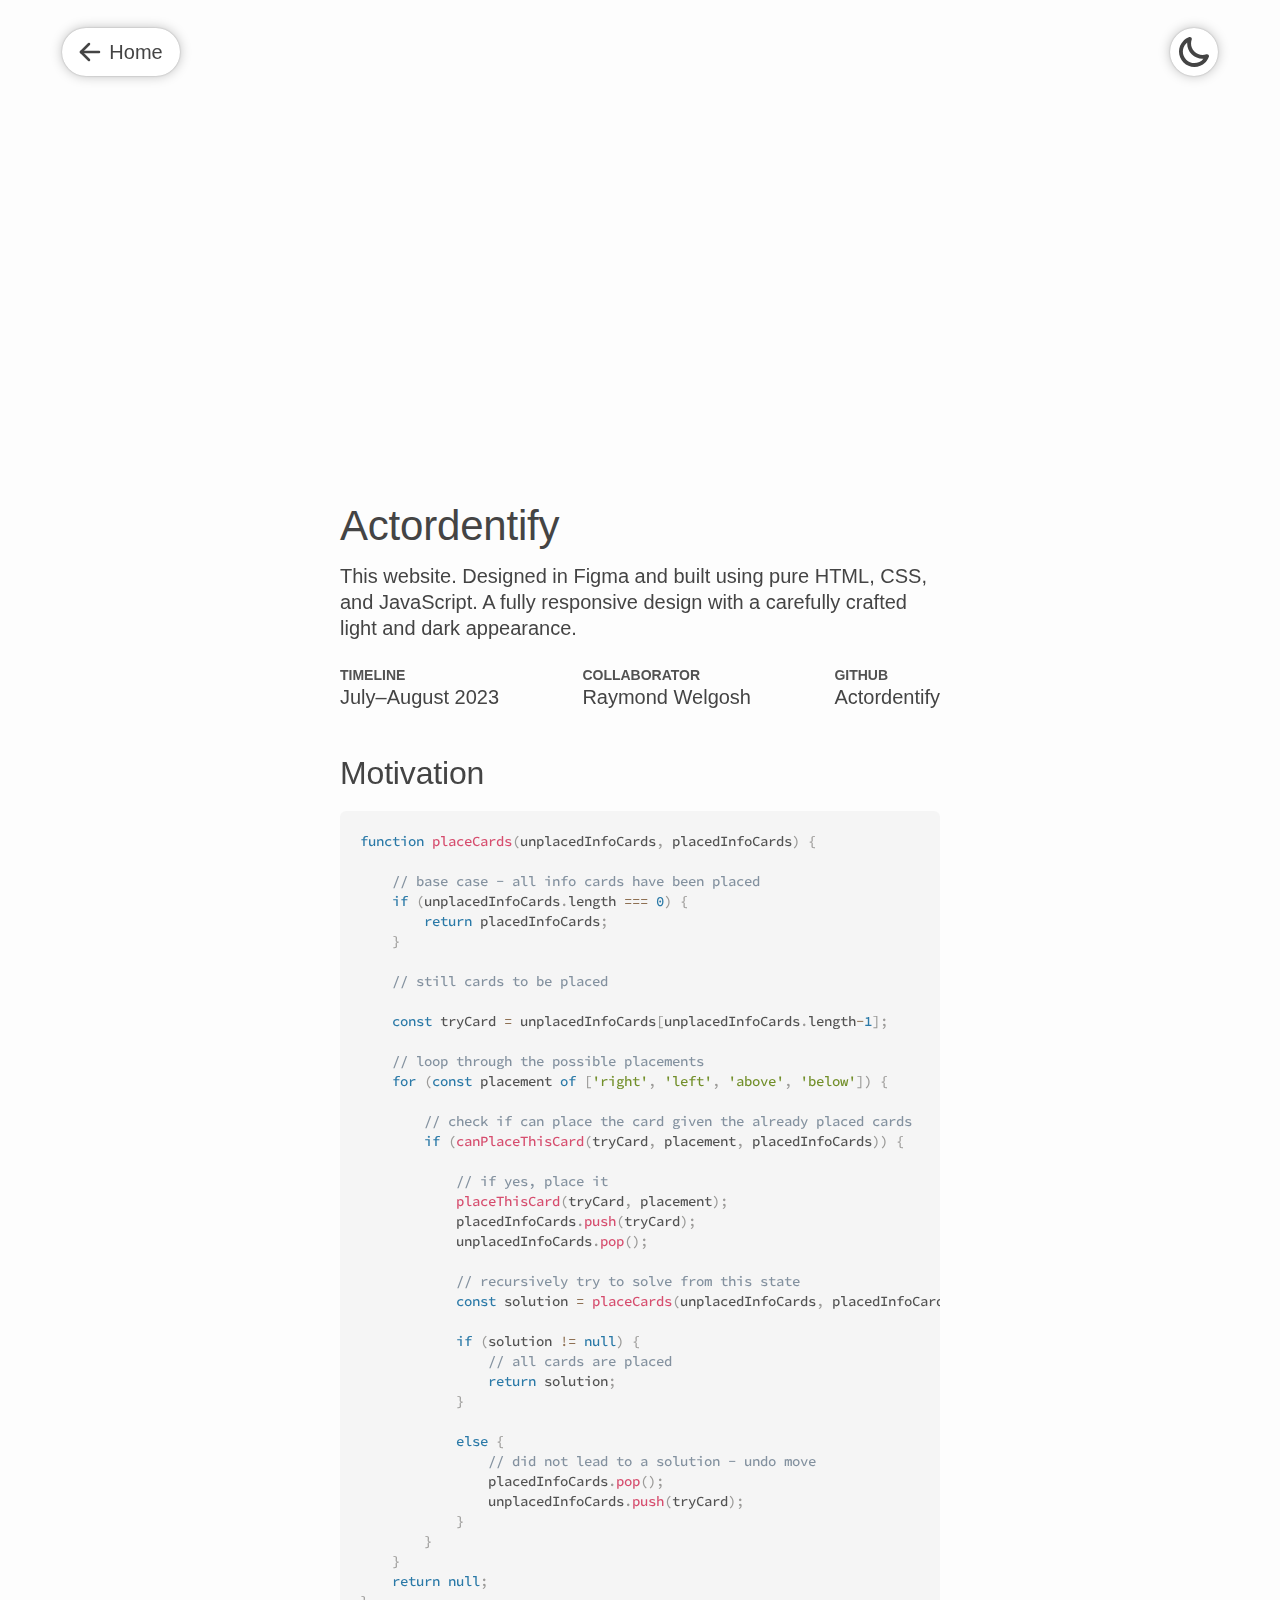
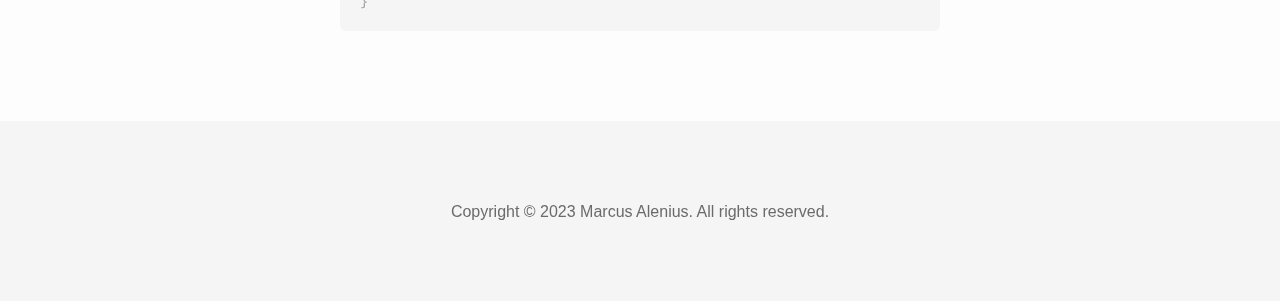
==== actordentify.html @ b033a70a "added actordentify page" ====
<!DOCTYPE html>
<html lang="en">
  <head>
    <meta charset="UTF-8">
    <meta http-equiv="X-UA-Compatible" content="IE=edge">
    <meta name="viewport" content="width=device-width, initial-scale=1.0">
    <title>Marcus Alenius — Personal Website</title>
    <meta name="description" content="This website. Designed in Figma and built using pure HTML, CSS, and JavaScript. A fully responsive design with a carefully crafted light and dark appearance.">
    <meta name="author" content="Marcus Alenius">
    <!-- Favicon -->
    <link rel="icon" type="image/png" sizes="16x16" href="/favicon-16x16.png">
    <link rel="icon" type="image/png" sizes="32x32" href="/favicon-32x32.png">
    <link rel="icon" type="image/png" sizes="48x48" href="/favicon-48x48.png">
    <link rel="icon" type="image/png" sizes="96x96" href="/favicon-96x96.png">
    <link rel="apple-touch-icon" sizes="180x180" href="/favicon-180x180.png">
    <!-- Open Graph meta data -->
    <meta property="og:url" content="https://alenius.io/personal-website">
    <meta property="og:type" content="website">
    <meta property="og:site_name" content="Marcus Alenius — Personal Website">
    <meta property="og:title" content="Marcus Alenius — Personal Website">
    <meta property="og:description" content="This website. Designed in Figma and built using pure HTML, CSS, and JavaScript. A fully responsive design with a carefully crafted light and dark appearance.">
    <meta property="og:image" content="https://alenius.io/url-thumbnails/personal-website-thumbnail.png">
    <!-- Twitter meta data -->
    <meta name="twitter:card" content="summary_large_image">
    <meta property="twitter:domain" content="alenius.io">
    <meta property="twitter:url" content="https://alenius.io/personal-website">
    <meta name="twitter:title" content="Marcus Alenius — Personal Website">
    <meta name="twitter:description" content="This website. Designed in Figma and built using pure HTML, CSS, and JavaScript. A fully responsive design with a carefully crafted light and dark appearance.">
    <meta name="twitter:image" content="https://alenius.io/url-thumbnails/personal-website-thumbnail.png">
    <!-- Font imports -->
    <link rel="preconnect" href="https://fonts.googleapis.com">
    <link rel="preconnect" href="https://fonts.gstatic.com" crossorigin>
    <link href="https://fonts.googleapis.com/css2?family=Inter:wght@400;500&display=swap" rel="stylesheet">
    <link rel="preconnect" href="https://fonts.gstatic.com" crossorigin> 
    <link href="https://fonts.googleapis.com/css2?family=Source+Code+Pro:wght@400;500&display=swap" rel="stylesheet">
    <!-- Style sheets -->
    <link rel="stylesheet" href="css/styles.css">
    <link rel="stylesheet" href="css/typography.css">
    <link rel="stylesheet" href="css/navbar.css">
    <link rel="stylesheet" href="css/post.css">
    <link rel="stylesheet" href="css/code-snippets.css">
    <link rel="stylesheet" href="css/post-actordentify.css">
    <link rel="stylesheet" href="css/footer.css">
  </head>
  <body class="light-mode post-page">
    <nav>
      <div class="navbutton" id="navbutton-back" tabindex="0" onclick="window.location.href='https://alenius.io'">
        <div class="card-border"></div>
        <img src="icons/back-icon-light-mode.svg" alt="left-arrow" draggable="false" id="back-icon-light-mode">
        <img src="icons/back-icon-dark-mode.svg" alt="left-arrow" draggable="false" id="back-icon-dark-mode">
        <div class="button-text">Home</div>
      </div>
      <div class="navbutton drop-down-hidden" id="navbutton-appearance" tabindex="0" onclick="toggleAppearanceDropdown()">
        <div class="card-border"></div>
        <img src="icons/appearance-icon-light-mode.svg" alt="moon icon to change appearance" draggable="false" class="appearance-icon" id="appearance-icon-light-mode">
        <img src="icons/appearance-icon-dark-mode.svg" alt="moon icon to change appearance" draggable="false" class="appearance-icon" id="appearance-icon-dark-mode">
        <img src="icons/appearance-cross-icon-light-mode.svg" alt="cross icon" draggable="false" class="appearance-cross-icon" id="appearance-cross-icon-light-mode">
        <img src="icons/appearance-cross-icon-dark-mode.svg" alt="cross icon" draggable="false" class="appearance-cross-icon" id="appearance-cross-icon-dark-mode">
      </div>
      <div class="hidden" id="appearance-drop-down">
        <div class="card-border"></div>
        <div class="appearance-drop-down-item selected" id="appearance-drop-down-item-system" tabindex="0" onclick="buttonClickToSetSystemAppearance()">
          <img src="icons/appearance-drop-down-icon-system-light-mode.svg" alt="gear icon" draggable="false" class="appearance-drop-down-icon appearance-drop-down-icon-light-mode">
          <img src="icons/appearance-drop-down-icon-system-dark-mode.png" alt="gear icon" draggable="false" class="appearance-drop-down-icon appearance-drop-down-icon-dark-mode">
          <div class="button-text">System</div>
        </div>
        <div class="appearance-drop-down-item" id="appearance-drop-down-item-light" tabindex="0" onclick="buttonClickToSetLightMode()">
          <img src="icons/appearance-drop-down-icon-light-light-mode.svg" alt="sun icon" draggable="false" class="appearance-drop-down-icon appearance-drop-down-icon-light-mode">
          <img src="icons/appearance-drop-down-icon-light-dark-mode.svg" alt="sun icon" draggable="false" class="appearance-drop-down-icon appearance-drop-down-icon-dark-mode">
          <div class="button-text">Light</div>
        </div>
        <div class="appearance-drop-down-item" id="appearance-drop-down-item-dark" tabindex="0" onclick="buttonClickToSetDarkMode()">
          <img src="icons/appearance-drop-down-icon-dark-light-mode.svg" alt="moon icon" draggable="false" class="appearance-drop-down-icon appearance-drop-down-icon-light-mode">
          <img src="icons/appearance-drop-down-icon-dark-dark-mode.svg" alt="moon icon" draggable="false" class="appearance-drop-down-icon appearance-drop-down-icon-dark-mode">
          <div class="button-text">Dark</div>
        </div>
      </div>
    </nav>
    <div id="container">
      <div class="post" id="personal-website-post">
        <div class="post-image">
        </div>
        <h2>Actordentify</h2>
        <div class="post-intro">
          <p class="paragraph-small">
            This website. Designed in Figma and built using pure HTML, CSS, and JavaScript. A fully responsive design with a carefully crafted light and dark appearance.
          </p>
          <div class="info-items">
            <div>
              <p class="info-item-header">TIMELINE</p>
              <p class="paragraph-small info-item-desktop">July–August 2023</p>
              <p class="paragraph-small info-item-mobile">7–8/2023</p>
            </div>
            <a href="https://www.linkedin.com/in/raymond-welgosh-47b44117b/" target="_blank">
              <p class="info-item-header">COLLABORATOR</p>
              <p class="paragraph-small info-item-desktop">Raymond Welgosh</p>
              <p class="paragraph-small info-item-mobile">R. Welgosh</p>
            </a>
            <a href="https://www.linkedin.com/in/raymond-welgosh-47b44117b/" target="_blank">
              <p class="info-item-header">GITHUB</p>
              <p class="paragraph-small info-item-desktop">Actordentify</p>
              <p class="paragraph-small info-item-mobile">Actordentify</p>
            </a>
          </div>
          <div class="post-body">
            <h3>Motivation</h3>
            <pre><p class="code code-block"><span class="keyword">function</span> <span class="func">placeCards</span><span class="paren">(</span>unplacedInfoCards<span class="paren">,</span> placedInfoCards<span class="paren">) {</span>

    <span class="comment">// base case - all info cards have been placed</span>
    <span class="keyword">if</span> <span class="paren">(</span>unplacedInfoCards<span class="paren">.</span>length <span class="operator">===</span> <span class="keyword">0</span><span class="paren">) {</span>
        <span class="keyword">return</span> placedInfoCards<span class="paren">;</span>
    <span class="paren">}</span>

    <span class="comment">// still cards to be placed</span>

    <span class="keyword">const</span> tryCard <span class="operator">=</span> unplacedInfoCards<span class="paren">[</span>unplacedInfoCards<span class="paren">.</span>length<span class="operator">-</span><span class="keyword">1</span><span class="paren">];</span>

    <span class="comment">// loop through the possible placements</span>
    <span class="keyword">for</span> <span class="paren">(</span><span class="keyword">const</span> placement <span class="keyword">of</span> <span class="paren">[</span><span class="string">'right'</span><span class="paren">,</span> <span class="string">'left'</span><span class="paren">,</span> <span class="string">'above'</span><span class="paren">,</span> <span class="string">'below'</span><span class="paren">]) {</span>

        <span class="comment">// check if can place the card given the already placed cards</span>
        <span class="keyword">if</span> <span class="paren">(</span><span class="func">canPlaceThisCard</span><span class="paren">(</span>tryCard<span class="paren">,</span> placement<span class="paren">,</span> placedInfoCards<span class="paren">)) {</span>
            
            <span class="comment">// if yes, place it</span>
            <span class="func">placeThisCard</span><span class="paren">(</span>tryCard<span class="paren">,</span> placement<span class="paren">);</span>
            placedInfoCards<span class="paren">.</span><span class="func">push</span><span class="paren">(</span>tryCard<span class="paren">);</span>
            unplacedInfoCards<span class="paren">.</span><span class="func">pop</span><span class="paren">();</span>
        
            <span class="comment">// recursively try to solve from this state</span>
            <span class="keyword">const</span> solution <span class="operator">=</span> <span class="func">placeCards</span><span class="paren">(</span>unplacedInfoCards<span class="paren">,</span> placedInfoCards<span class="paren">);</span>

            <span class="keyword">if</span> <span class="paren">(</span>solution <span class="operator">!=</span> <span class="keyword">null</span><span class="paren">) {</span>
                <span class="comment">// all cards are placed</span>
                <span class="keyword">return</span> solution<span class="paren">;</span>
            <span class="paren">}</span> 
            
            <span class="keyword">else</span> <span class="paren">{</span>
                <span class="comment">// did not lead to a solution - undo move</span>
                placedInfoCards<span class="paren">.</span><span class="func">pop</span><span class="paren">();</span>
                unplacedInfoCards<span class="paren">.</span><span class="func">push</span><span class="paren">(</span>tryCard<span class="paren">);</span>
            <span class="paren">}</span>
        <span class="paren">}</span>
    <span class="paren">}</span>
    <span class="keyword">return null</span><span class="paren">;</span>
<span class="paren">}</span></p></pre>
          </div>
        </div>
      </div>
    </div>  
    <footer>
      <div class="footer-text">Copyright &copy; 2023 Marcus Alenius. All rights reserved.</div>
    </footer>
    <script src="js/navbar-and-appearance.js"></script>
    <script src="js/card-hover-effect.js"></script>
    <script src="js/accessibility.js"></script>
    <script src="js/video-playback.js"></script>
  </body>
</html>
---- css/styles.css ----
:root {

    /* light mode colors */
    --lightBackground: #FDFDFD;
    --lightCard: #FFFFFF;
    --lightText: #444444;
    --lightBodyText: #525252;
    --lightFooterText: #6B6B6B;
    --lightFooter: #F5F5F5;
    --lightHover: #F5F5F5;
    --lightSelected: #ECECEC;

    /* dark mode colors */
    --darkBackground: #262626;
    --darkCard: #323232;
    --darkCardRim: #555555;
    --darkText: #FAFAFA;
    --darkBodyText: #E6E6E6;
    --darkFooterText: #B3B3B3;
    --darkFooter: #2E2E2E;
    --darkHover: #414141;
    --darkSelected: #4D4D4D;

}

* {
    box-sizing: border-box;
    margin: 0;
    padding: 0;
}

body {
    /* font-family: 'Inter', sans-serif; */
    font-family: 'Nunito Sans', sans-serif;
    -webkit-font-smoothing: subpixel-antialiased;
}

body.light-mode {
    background-color: var(--lightBackground);
    transition: background-color 400ms;
}

body.dark-mode {
    background-color: var(--darkBackground);
    transition: background-color 400ms;
}

#container {
    width: 1040px;
    margin: 0 auto;
}

a { text-decoration: none; }

/* iPad Pro 11" Landscape */
@media (max-width: 1200px) {

    #container { width: 989px; }

}

/* iPad Pro 12.9" Portrait */
@media (max-width: 1120px) {

    #container { width: 862px; }

}

/* iPad Pro 11" Portrait */
@media (max-width: 970px) {

    #container { width: 754px; }

}

/* iPad Mini Portrait */
@media (max-width: 830px) {

    #container { width: 700px; }

}

/* iPhone 14 Plus */
@media (max-width: 740px) {

    #container { width: 394px; }

}

/* iPhone 14 */
@media (max-width: 424px) {

    #container { width: 353px; }

}
---- css/typography.css ----
h1 {
    font-style: normal;
    font-weight: 500;
    font-size: 64px;
    line-height: 76px;
    letter-spacing: -0.005em;
}

.light-mode h1 { color: var(--lightText); }

.dark-mode h1 { color: var(--darkText); }

h2 {
    font-style: normal;
    font-weight: 500;
    font-size: 42px;
    line-height: 51px;
    letter-spacing: -0.005em;
}

.light-mode h2 { color: var(--lightText); }

.dark-mode h2 { color: var(--darkText); }

h3 {
    font-style: normal;
    font-weight: 500;
    font-size: 32px;
    line-height: 39px;
    letter-spacing: -0.005em;
    z-index: 15;
}

.light-mode h3 { color: var(--lightText); }

.dark-mode h3 { color: var(--darkText); }

p.paragraph-large {
    font-style: normal;
    font-weight: 400;
    font-size: 24px;
    line-height: 32px;
}

.light-mode p.paragraph-large { color: var(--lightText); }

.dark-mode p.paragraph-large { color: var(--darkText); }

p.paragraph-small {
    font-style: normal;
    font-weight: 400;
    font-size: 20px;
    line-height: 24px;
    z-index: 15;
}

.light-mode p.paragraph-small { color: var(--lightBodyText); }

.dark-mode p.paragraph-small { color: var(--darkBodyText); }

.location-text {
    font-style: normal;
    font-weight: 400;
    font-size: 22px;
    white-space: nowrap;
}

.light-mode .location-text { color: var(--lightText); }

.dark-mode .location-text { color: var(--darkText); }

.button-text {
    font-style: normal;
    font-weight: 500;
    font-size: 20px;
    line-height: 24px;
}

.light-mode .button-text { color: var(--lightText); }

.dark-mode .button-text { color: var(--darkText); }

.footer-text {
    font-style: normal;
    font-weight: 400;
    font-size: 16px;
    line-height: 19px;
}

.light-mode .footer-text { color: var(--lightFooterText); }

.dark-mode .footer-text { color: var(--darkFooterText); }

.image-text {
    font-style: normal;
    font-weight: 400;
    font-size: 16px;
    line-height: 19px;
}

.light-mode .image-text { color: var(--lightBodyText); }

.dark-mode .image-text { color: var(--darkBodyText); }


.light-mode a { color: var(--lightFooterText); }

.dark-mode a { color: var(--darkFooterText); }

.post-body p {
    font-style: normal;
    font-weight: 400;
    font-size: 18px;
    line-height: 26px;
    z-index: 15;
}

.light-mode .post-body p { color: var(--lightBodyText); }

.dark-mode .post-body p { color: var(--darkBodyText); }

.post-body ol {
    font-style: normal;
    font-weight: 400;
    font-size: 18px;
    line-height: 24px;
    z-index: 15;
}

.light-mode .post-body ol { color: var(--lightBodyText); }

.dark-mode .post-body ol { color: var(--darkBodyText); }


/* tablet */
@media (max-width: 1200px) {
    
    h1 {
        font-size: 58px;
        line-height: 68px;
    }

    h2 {
        font-size: 38px;
        line-height: 46px;
    }

    p.paragraph-large {
        font-size: 22px;
        line-height: 30px;
    }

    .location-text { font-size: 20px; }
        
}

/* phone */
@media (max-width: 740px) {
    
    h1 {
        font-size: 54px;
        line-height: 63px;
    }

    h2 {
        font-size: 32px;
        line-height: 39px;
    }

    h3 {
        font-size: 26px;
        line-height: 32px;
    }

    p.paragraph-large {
        font-size: 20px;
        line-height: 26px;
    }

    p.paragraph-small {
        font-size: 18px;
        line-height: 21px;
    }

    .location-text { font-size: 18px; }
    
    .button-text {
        font-size: 18px;
        line-height: 22px;
    }
    
    .footer-text {
        font-size: 14px;
        line-height: 17px;
        text-align: center;
    }

}
---- css/navbar.css ----
nav {
    position: sticky;
    z-index: 100;
    top: 20px;
    width: 1156px;
    margin: 0 auto;
    display: flex;
    justify-content: space-between;
    align-items: center;
}

.post-page nav {
    top: 28px;
}

#nav-right {
    display: flex;
    gap: 35px;
}

/* Navbuttons */

.navbutton {
    border-radius: 45px;
    height: 48px;
    display: flex;
    align-items: center;
    justify-content: center;
    cursor: pointer;
    position: relative;
}

.light-mode .navbutton {
    background-color: var(--lightCard);
    box-shadow: 0px 0px 2px rgba(0, 0, 0, 0.25), 0px 0px 12px rgba(0, 0, 0, 0.25);
    transition: scale 200ms ease, box-shadow 200ms ease; /* transition for hover */
}

@media (hover: hover) {
    .light-mode .navbutton:hover {
        box-shadow: 0px 0px 8px rgba(0, 0, 0, 0.25), 0px 0px 26px rgba(0, 0, 0, 0.25);
        scale: 1.00005;
        transition: scale 200ms ease, box-shadow 200ms ease;
    }    
}

/* background card */
.dark-mode .navbutton {
    background-color: var(--darkCardRim);
    box-shadow: 0px 0px 8px #000000;
    position: relative;
    transition: scale 200ms ease, box-shadow 200ms ease; /* transition for hover */

}

@media (hover: hover) {
    .dark-mode .navbutton:hover {
        box-shadow: 0px 0px 13px #000000;
        scale: 1.0001;
        transition: scale 200ms ease, box-shadow 200ms ease;
    }    
}

/* foreground card */
.dark-mode .navbutton::before {
    background-color: var(--darkCard);
    content: '';
    position: absolute;
    margin: 1px;
    width: calc(100% - 2px);
    height: calc(100% - 2px);
    border-radius: 44px;
    z-index: 101;
}

/* foreground hover element and background hover element */
.navbutton::after,
.navbutton .card-border,
#appearance-drop-down::after,
#appearance-drop-down .card-border,
#navbutton-home::after,
#navbutton-home .card-border,
#navmenu-mobile::after,
#navmenu-mobile .card-border {
    opacity: 0;
    transition: opacity 500ms;
    content: '';
    position: absolute;
    left: 0;
    top: 0;
    width: 100%;
    height: 100%;
    border-radius: inherit;
}

/* foreground hover element, dark mode */
.dark-mode .navbutton::after {
    background: radial-gradient(
        circle 200px at var(--mouseX) var(--mouseY), rgba(255, 255, 255, 0.04), 
        transparent 40%
    );
    z-index: 120;
}

/* foreground hover element, light mode */
.light-mode .navbutton::after {
    background: radial-gradient(
        circle 200px at var(--mouseX) var(--mouseY), rgba(255, 255, 255, 0.2), 
        transparent 40%
    );
    z-index: 120;
}

/* background hover element, only in dark mode */
.dark-mode .navbutton .card-border,
.dark-mode #navbutton-home .card-border {
    background: radial-gradient(
        circle 100px at var(--mouseX) var(--mouseY), rgba(255, 255, 255, 0.7), 
        transparent 40%
    );
    z-index: 100;
}

/* background hover element, hide in light mode */
.light-mode .navbutton .card-border,
.light-mode #appearance-drop-down .card-border,
.light-mode #navbutton-home .card-border,
.light-mode #navmenu-mobile .card-border {
    display: none;
}

/* when card hovered, show foreground hover element */
@media (hover: hover) {
    .navbutton:hover::after,
    #appearance-drop-down:hover::after,
    #navbutton-home:hover::after,
    #navmenu-mobile:hover::after {
        opacity: 1;
    }
}

/* when parent container hovered, show background hover element */
@media (hover: hover) {
    #nav-right:hover .navbutton .card-border,
    #appearance-drop-down:hover .card-border,
    #navbutton-home:hover .card-border,
    #navbutton-appearance:hover .card-border,
    #navbutton-back:hover .card-border,
    #navmenu-mobile:hover .card-border {
        opacity: 1;
    }
}

.navbutton .button-text { z-index: 102; }

#navbutton-projects { width: 139px; }

#navbutton-work { width: 113px; }

#navbutton-contact { width: 135px; }

#navbutton-back {
    width: 118px;
    display: flex;
    gap: 8px;
}

/* Home button */

#navbutton-home {
    position: relative;
    width: 64px;
    height: 64px;
    border-radius: 45px;
    cursor: pointer;
}

.light-mode #navbutton-home {
    background: var(--lightCard);
    box-shadow: 0px 0px 2px rgba(0, 0, 0, 0.25), 0px 0px 12px rgba(0, 0, 0, 0.25);
    transition: scale 200ms ease, box-shadow 200ms ease; /* transition for hover */
}

@media (hover: hover) {
    .light-mode #navbutton-home:hover {
        box-shadow: 0px 0px 8px rgba(0, 0, 0, 0.25), 0px 0px 26px rgba(0, 0, 0, 0.25);
        scale: 1.0005;
        transition: scale 200ms ease, box-shadow 200ms ease;
    }    
}

/* background card */
.dark-mode #navbutton-home {
    background: var(--darkCardRim);
    box-shadow: 0px 0px 8px #000000;
    transition: scale 200ms ease, box-shadow 200ms ease; /* transition for hover */
}

@media (hover: hover) {
    .dark-mode #navbutton-home:hover {
        box-shadow: 0px 0px 13px #000000;
        scale: 1.0005;
        transition: scale 200ms ease, box-shadow 200ms ease;
    
    }    
}

/* foreground card */
.dark-mode #navbutton-home::before {
    background: var(--darkCard);
    position: relative;
    content: '';
    display: inline-block;
    margin: 1px;
    width: calc(100% - 2px);
    height: calc(100% - 2px);
    border-radius: 45px;
    z-index: 101;
}

/* foreground hover element, dark mode */
.dark-mode #navbutton-home::after {
    background: radial-gradient(
        circle 200px at var(--mouseX) var(--mouseY), rgba(255, 255, 255, 0.1), 
        transparent 40%
    );
    z-index: 120;
}

/* foreground hover element, light mode */
.light-mode #navbutton-home::after {
    background: radial-gradient(
        circle 200px at var(--mouseX) var(--mouseY), rgba(255, 255, 255, 0.02), 
        transparent 40%
    );
    z-index: 120;
}

#navbar-headshot {
    position: absolute;
    width: 56px;
    height: 56px;
    left: 4px;
    top: 4px;
    z-index: 102;
}

/* Back button */

#back-icon-dark-mode,
#back-icon-light-mode { z-index: 102; }

.light-mode #back-icon-dark-mode,
.dark-mode #back-icon-light-mode { display: none; }

/* Appearance button */

#navbutton-appearance {
    position: relative;
    width: 48px;
    height: 48px;
    border-radius: 45px;
    cursor: pointer;
}

#appearance-icon-light-mode {
    position: absolute;
    left: 9px;
    top: 9px;
    z-index: 102;
}

#appearance-icon-dark-mode {
    position: absolute;
    left: 11px;
    top: 10px;
    z-index: 102;
}

.appearance-cross-icon {
    position: absolute;
    left: 14px;
    top: 14px;
    z-index: 102;
}

.drop-down-hidden .appearance-icon,
.drop-down-visible .appearance-cross-icon {
    display: inline;
    transform: scale(1);
    transform-origin: center center;
    transition: transform 150ms ease;
}

.drop-down-hidden .appearance-cross-icon, 
.drop-down-visible .appearance-icon { transform: scale(0); }


.light-mode #appearance-icon-dark-mode,
.light-mode #appearance-cross-icon-dark-mode,
.dark-mode #appearance-icon-light-mode,
.dark-mode #appearance-cross-icon-light-mode { transform: scale(0); }

/* Appearance dropdown */

#appearance-drop-down.hidden {
    transform: scale(0);
    opacity: 0;
    transition: 120ms ease-in;
}

#appearance-drop-down {
    top: 70px;
    right: 0;
    position: absolute;
    width: 188px;
    height: 160px;
    border-radius: 20px;
    transform: scale(1);
    transform-origin: top right;
    transition: transform 200ms ease-out;
}

.post-page #appearance-drop-down { top: 62px; }

.light-mode #appearance-drop-down {
    background-color: var(--lightCard);
    box-shadow: 0px 0px 4px rgba(0, 0, 0, 0.25), 0px 0px 16px rgba(0, 0, 0, 0.25);
    transition: 200ms ease-out;
}

@media (hover: hover) {
    .light-mode #appearance-drop-down:hover {
        box-shadow: 0px 0px 10px rgba(0, 0, 0, 0.25), 0px 0px 30px rgba(0, 0, 0, 0.25);
        scale: 1.0005;
        transition: 200ms ease-out;
    }    
}

/* background card */
.dark-mode #appearance-drop-down {
    background-color: var(--darkCardRim);
    box-shadow: 0px 0px 10px #000000;
    display: inline;
    transition: 200ms ease-out;
}

@media (hover: hover) {
    .dark-mode #appearance-drop-down:hover {
        box-shadow: 0px 0px 15px #000000;
        scale: 1.0005;
        transition: 200ms ease-out;
    
    }    
}

/* foreground card */
.dark-mode #appearance-drop-down::before {
    background: var(--darkCard);
    content: '';
    position: absolute;
    display: inline-block;
    margin: 1px;
    width: calc(100% - 2px);
    height: calc(100% - 2px);
    border-radius: 19px;
    z-index: 101;
}

/* allow click-through */
#appearance-drop-down::after,
#appearance-drop-down .card-border {
    pointer-events: none;
}

/* foreground hover element, dark mode */
.dark-mode #appearance-drop-down::after {
    background: radial-gradient(
        circle 400px at var(--mouseX) var(--mouseY), rgba(255, 255, 255, 0.04), 
        transparent 40%
    );
    z-index: 120;
}

/* foreground hover element, light mode */
.light-mode #appearance-drop-down::after {
    background: radial-gradient(
        circle 400px at var(--mouseX) var(--mouseY), rgba(255, 255, 255, 0.2), 
        transparent 40%
    );
    z-index: 120;
}

/* background hover element, only in dark mode */
.dark-mode #appearance-drop-down .card-border {
    background: radial-gradient(
        circle 150px at var(--mouseX) var(--mouseY), rgba(255, 255, 255, 0.7), 
        transparent 40%
    );
    z-index: 100;
}

.appearance-drop-down-item {
    display: flex;
    position: relative;
    align-items: center;
    margin: auto;
    gap: 8px;
    width: 172px;
    height: 48px;
    border-radius: 12px;
    z-index: 102;
    cursor: pointer;
}

.light-mode .appearance-drop-down-item.selected {
 background-color: var(--lightSelected);
}

.dark-mode .appearance-drop-down-item.selected {
    background-color: var(--darkSelected);
}

@media (hover: hover) {
    .light-mode .appearance-drop-down-item:hover:not(.selected) {
        background-color: var(--lightHover);
    }
    
    .dark-mode .appearance-drop-down-item:hover:not(.selected) {
        background-color: var(--darkHover);
    }    
}

.appearance-drop-down-icon { margin-left: 12px; }

#appearance-drop-down-item-system { margin-top: 8px; }

#appearance-drop-down-item-system .appearance-drop-down-icon-dark-mode {
    width: 24px;
    height: 24px;
}

#appearance-drop-down-item-dark .appearance-drop-down-icon-dark-mode {
    margin-left: 16px;
}

.light-mode .appearance-drop-down-icon-dark-mode, 
.dark-mode .appearance-drop-down-icon-light-mode { display: none; }

#navmenu-mobile { display: none; }


/* iPad Pro 11" Landscape */
@media (max-width: 1200px) {

    nav { width: 1105px; }
    
}

/* iPad Pro 12.9" Portrait */
@media (max-width: 1120px) {

    nav { width: 935px; }

    #nav-right { gap: 30px; }
    
}

/* iPad Pro 11" Portrait */
@media (max-width: 970px) {

    nav { width: 814px; }

    #nav-right { gap: 25px; }

}

/* iPad Mini Portrait */
@media (max-width: 830px) {

    nav { width: 724px; }

}

/* iPhone 14 Plus */
@media (max-width: 740px) {

    nav {
        width: 408px;
        top: 6px;
    }

    .post-page nav { top: 9px; }

    .navbutton { display: none; }

    #navbutton-back { height: 44px; }
        
    #navbutton-home {
        width: 50px;
        height: 50px;
    } 
    
    #navbar-headshot {
        width: 44px;
        height: 44px;
        left: 3px;
        top: 3px;
    
    }

    #navbutton-appearance {
        display: block;
        width: 44px;
        height: 44px;
    }

    #appearance-icon-light-mode {
        width: 27.5px;
        height: 27.5px;
        left: 8px;
        top: 8px;
    }
    
    #appearance-icon-dark-mode {
        width: 24px;
        height: 24px;
        left: 10px;
        top: 10px;
    }

    .appearance-cross-icon {
        width: 19px;
        height: 19px;
        left: 13px;
        top: 13px;
    }

    #appearance-drop-down { top: 60px; }

    .post-page #appearance-drop-down { top: 57px; }

    /* Navmenu mobile */

    #navmenu-mobile {
        display: inline;
        position: absolute;
        top: 6px;
        left: 50%;
        transform: translateX(-50%);
        width: 188px;
        height: 208px;
        border-radius: 20px;
        transition: 200ms ease;
    }

    .light-mode #navmenu-mobile {
        background-color: var(--lightCard);
        box-shadow: 0px 0px 4px rgba(0, 0, 0, 0.25), 0px 0px 16px rgba(0, 0, 0, 0.25);
        transition: 200ms ease;
    }

    @media (hover: hover) {
        .light-mode #navmenu-mobile:hover {
            box-shadow: 0px 0px 10px rgba(0, 0, 0, 0.25), 0px 0px 30px rgba(0, 0, 0, 0.25);
            scale: 1.0005;
            transition: 200ms ease;
        }    
    }

    /* background card */
    .dark-mode #navmenu-mobile {
        background-color: var(--darkCardRim);
        box-shadow: 0px 0px 10px #000000;
        transition: 200ms ease;
    }

    @media (hover: hover) {
        .dark-mode #navmenu-mobile:hover {
            box-shadow: 0px 0px 15px #000000;
            scale: 1.0005;
            transition: 200ms ease;
        }    
    }

    /* foreground card */
    .dark-mode #navmenu-mobile::before {
        background: var(--darkCard);
        content: '';
        position: absolute;
        display: inline-block;
        margin: 1px;
        width: calc(100% - 2px);
        height: calc(100% - 2px);
        border-radius: 19px;
        z-index: 101;
        transition: 200ms ease;
    }

    /* allow click-through */
    #navmenu-mobile::after,
    #navmenu-mobile .card-border {
        pointer-events: none;
    }

    /* foreground hover element, dark mode */
    .dark-mode #navmenu-mobile::after {
        background: radial-gradient(
            circle 400px at var(--mouseX) var(--mouseY), rgba(255, 255, 255, 0.04), 
            transparent 40%
        );
        z-index: 120;
    }

    /* foreground hover element, light mode */
    .light-mode #navmenu-mobile::after {
        background: radial-gradient(
            circle 400px at var(--mouseX) var(--mouseY), rgba(255, 255, 255, 0.2), 
            transparent 40%
        );
        z-index: 120;
    }

    /* background hover element, only in dark mode */
    .dark-mode #navmenu-mobile .card-border {
        background: radial-gradient(
            circle 150px at var(--mouseX) var(--mouseY), rgba(255, 255, 255, 0.7), 
            transparent 40%
        );
        z-index: 100;
    }

    #navmenu-mobile.hidden {
        top: 3px;
        display: inline;
        border-radius: 45px;
        width: 146px;
        height: 44px;
        align-items: center;
        justify-content: center;
        left: 50%;
        transform: translateX(-50%);
    }

    .dark-mode #navmenu-mobile.hidden::before { border-radius: 44px; }

    .navmenu-item {
        display: flex;
        position: relative;
        align-items: center;
        justify-content: center;
        margin: auto;
        gap: 8px;
        width: 172px;
        height: 48px;
        border-radius: 12px;
        z-index: 102;
        cursor: pointer;
    }

    .navmenu-item.selected { transition: 250ms ease; }

    .light-mode .navmenu-item.selected {
        background-color: var(--lightSelected);
    }

    .dark-mode .navmenu-item.selected {
        background-color: var(--darkSelected);
    }

    @media (hover: hover) {
        .light-mode .navmenu-item:hover:not(.selected) {
            background-color: var(--lightHover);
        }
        
        .dark-mode .navmenu-item:hover:not(.selected) {
            background-color: var(--darkHover);
        }    
    }
    
    .navmenu-item.hidden { display: none; }

    #navmenu-item-about-me { margin-top: 8px; }

    .hidden #navmenu-item-about-me { margin-top: 0px; }

    .hidden .navmenu-item {
        width: 100%;
        height: 100%;
    }

    .hidden .navmenu-item.selected {
        background-color: rgba(0, 0, 0, 0);
        border-radius: 45px;
        width: 146px;
        height: 44px;
    }
    
}

/* iPhone 14 */
@media (max-width: 424px) {

    nav { width: 366px; }

}
---- css/post.css ----
.post {
    width: 600px;
    margin: 0 auto;
    margin-top: 60px;
    margin-bottom: 90px;
}

.post-image {
    position: relative;
    height: 347px;
    margin-top: 20px;
    margin-bottom: 45px;
    z-index: 10;
    /* border: 2px solid red; */
}

.post-image .image-text {
    text-align: center;
    margin-top: 4px;
    width: 100%;
}

.post-image a { text-decoration: underline; }

.post h2 {
    position: relative;
    z-index: 11;
}

/* Post introduction */

.post-intro { margin-top: 12px; }

.post-intro p.paragraph-small {
    line-height: 26px;
}

.light-mode .post-intro p.paragraph-small {
    color: var(--lightText);
}

.dark-mode .post-intro p.paragraph-small {
    color: var(--darkText);
}

.info-items {
    margin-top: 26px;
    display: flex;
    justify-content: space-between;
}

.info-item-desktop { display: inline-flex; }

.info-item-mobile { display: none; }

p.info-item-header {
    font-style: normal;
    font-weight: 600;
    font-size: 14px;
    line-height: 17px;
}

.light-mode p.info-item-header {
    color: var(--lightBodyText);
}

.dark-mode p.info-item-header {
    color: var(--darkBodyText);
}

/* Post body */

.post-body h3 {
    margin-top: 44px;
    margin-bottom: 0;
}

.post-body p { margin-top: 18px; }

.post-body a {text-decoration: underline;}

blockquote {
    margin-left: 4px;
    padding-left: 14px;
}

.light-mode blockquote {
    border-left: 1px solid var(--lightBodyText);
}

.dark-mode blockquote {
    border-left: 1px solid var(--darkBodyText);
}

sup {  line-height: 0; }

.body-image {
    position: relative;
    width: fit-content;
    margin: 40px auto;
    /* border: 2px solid red; */
}

.body-image-side-by-side {
    display: flex;
    justify-content: space-between;
    gap: 20px;
}

.body-image img,
.body-image video {
    margin: 0 auto;
    display: block;
}

.body-image .image-text {
    display: block;
    margin: 0 auto;
    text-align: center;
    width: 440px;
    margin-top: 14px;
}

.colored-section {
    position: relative;
    margin-top: 30px;
}

.colored-section-background {
    position: absolute;
    width: 100vw;
    height: 100%;
    z-index: 1;
    left: 50%;
    margin-left: -50vw;
}

.light-mode .colored-section-background {
    background-color: var(--lightFooter);
}

.dark-mode .colored-section-background {
    background-color: var(--darkFooter);
}

.colored-section-content {
    z-index: 2;
    position: relative;
    padding-top: 20px;
    padding-bottom: 20px;
}

.colored-section h3 { margin-top: 0; }

.post ol, ul { margin-left: 28px; }

.post li { padding-left: 8px; }

.light-mode .post li::marker { color: var(--lightBodyText); }

.dark-mode .post li::marker { color: var(--darkBodyText); }

.post li p { margin-top: 6px; }

.post li:first-child { margin-top: 18px; }

p.code {
    display: block;
    margin-left: auto;
    margin-right: auto;
}

#code-mobile { display: none; }

#code-mobile-small {  display: none; }

#post-footnotes a { word-break: break-all; }

hr {
    width: 40%;
    margin-top: 50px;
}

.light-mode hr { border: 0.5px solid var(--lightBodyText); }

.dark-mode hr { border: 0.5px solid var(--darkBodyText); }

.footnote-number { text-decoration: none !important;}


/* iPhone 14 Plus */
@media (max-width: 740px) {

    .post {  width: 100%;  }

    p.info-item-header {
        font-size: 12px;
        line-height: 15px;
    }

    .info-item-desktop { display: none; }

    .info-item-mobile { display: inline-flex; }

    .body-image .image-text { width: 360px; }

    #code-desktop { display: none; }

    #code-mobile { display: block; }

    #code-mobile-small { display: none; }

    hr { width: 30%; }

}

/* iPhone 14 */
@media (max-width: 424px) {

    .post { width: 340px; }

    .body-image .image-text { width: 324px; }

    #code-mobile { display: none; }

    #code-mobile-small { display: block; }

}
---- css/code-snippets.css ----
p.code {
    font-family: 'Source Code Pro', monospace;
    font-style: normal;
    font-weight: 500;
    font-size: 16px;
    line-height: 24px;
    width: fit-content;
    padding: 2px 10px;
    border-radius: 6px;
}

p.code.code-block {
    font-size: 14px;
    line-height: 20px;
    padding: 20px;
}

.light-mode p.code { 
    color: var(--lightBodyText); 
    background-color: var(--lightFooter);
}

.dark-mode p.code { 
    color: var(--darkBodyText); 
    background-color: var(--darkFooter);
}

.dark-mode .code .comment { color: #938068; }
.light-mode .code .comment { color: #83919F; }

.dark-mode .code .string { color: #C0DB65; }
.light-mode .code .string { color: #728F2A; }

.dark-mode .code .keyword { color: #CE93A1; }
.light-mode .code .keyword { color: #2A79A7; }

.dark-mode .code .operator { color: #E9B445; }
.light-mode .code .operator { color: #8E7053; }

.dark-mode .code .paren { color: #A0A0A0; }
.light-mode .code .paren { color: #9B9A98; }

.dark-mode .code .func { color: #D77272; }
.light-mode .code .func { color: #D64D6E; }
---- css/post-actordentify.css ----
p.code {
    width: 600px;
    overflow-x: scroll;
}
---- css/footer.css ----
footer {
    height: 180px;
    display: flex;
    align-items: center;
    justify-content: center;
}

.light-mode footer { background-color: var(--lightFooter); }

.dark-mode footer { background-color: var(--darkFooter); }

/* iPhone 14 Plus */
@media (max-width: 740px) {

    .footer-text { width: 233px; }

}
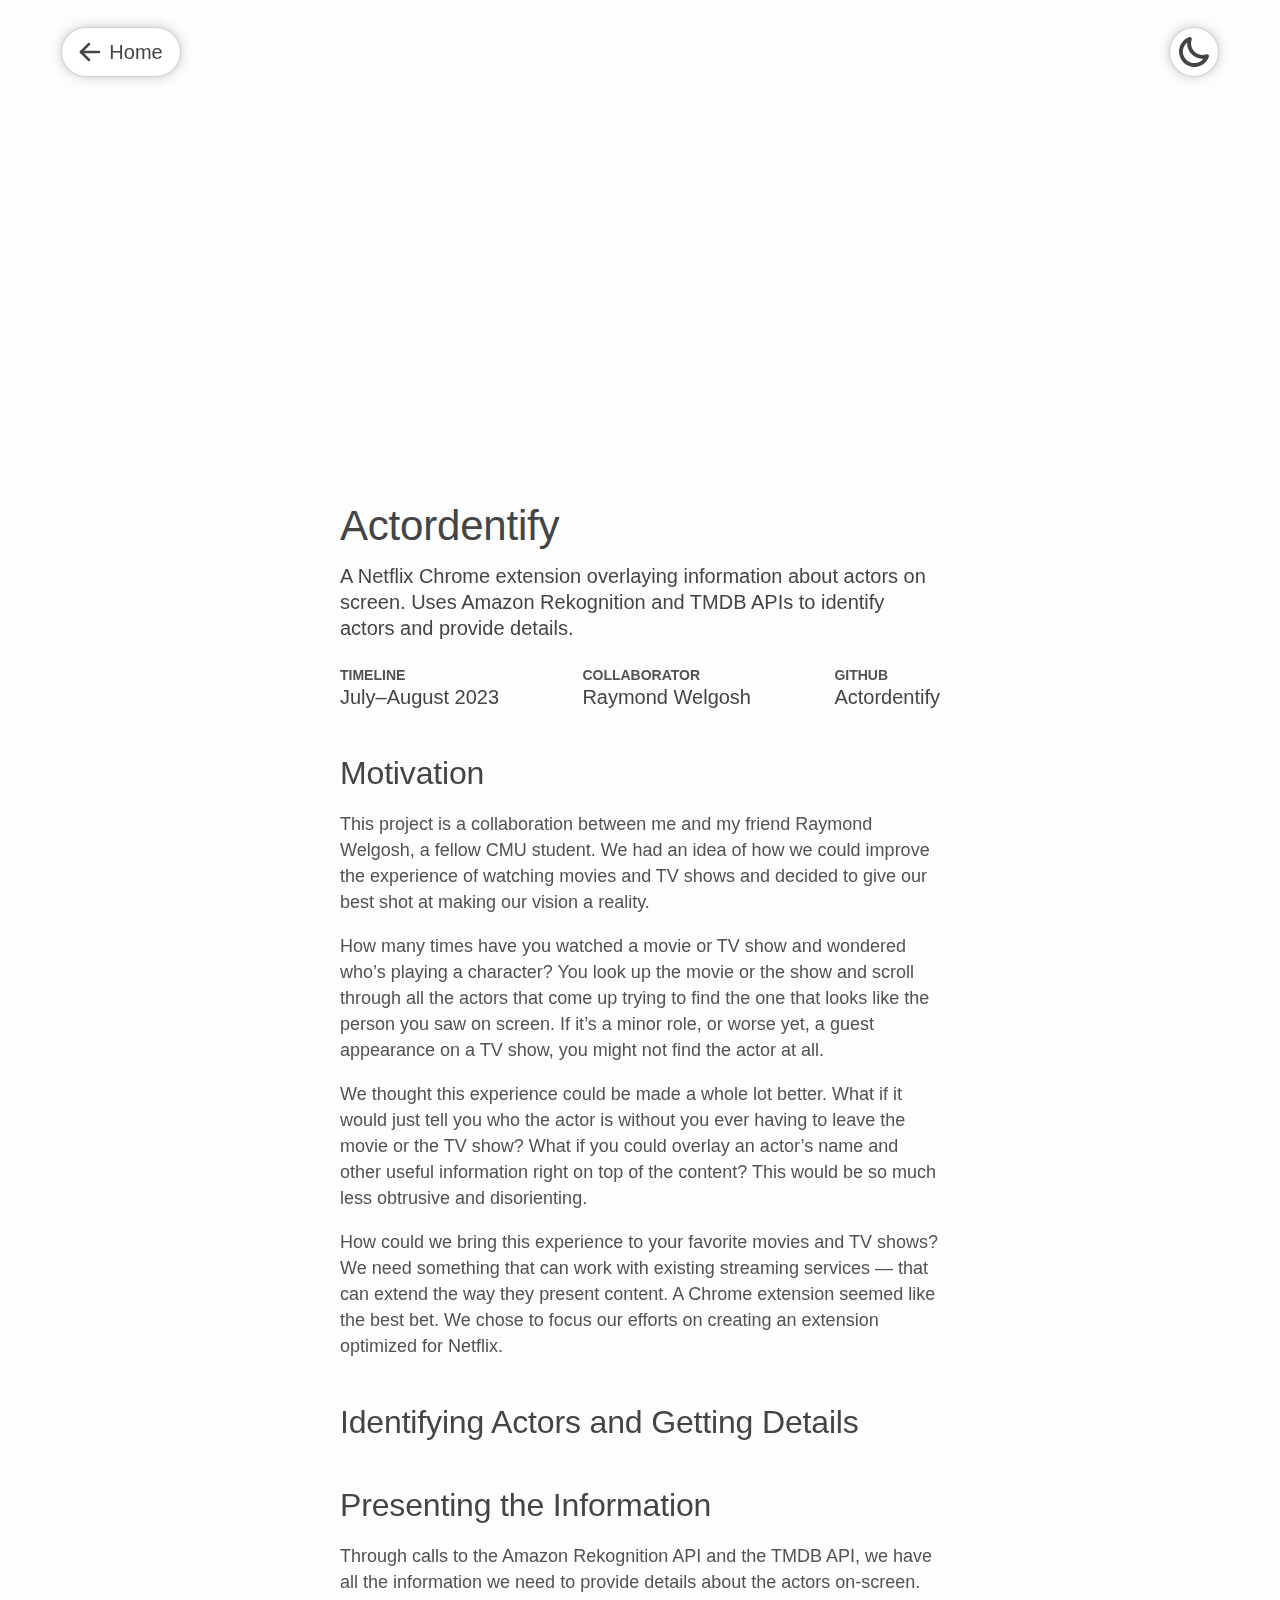
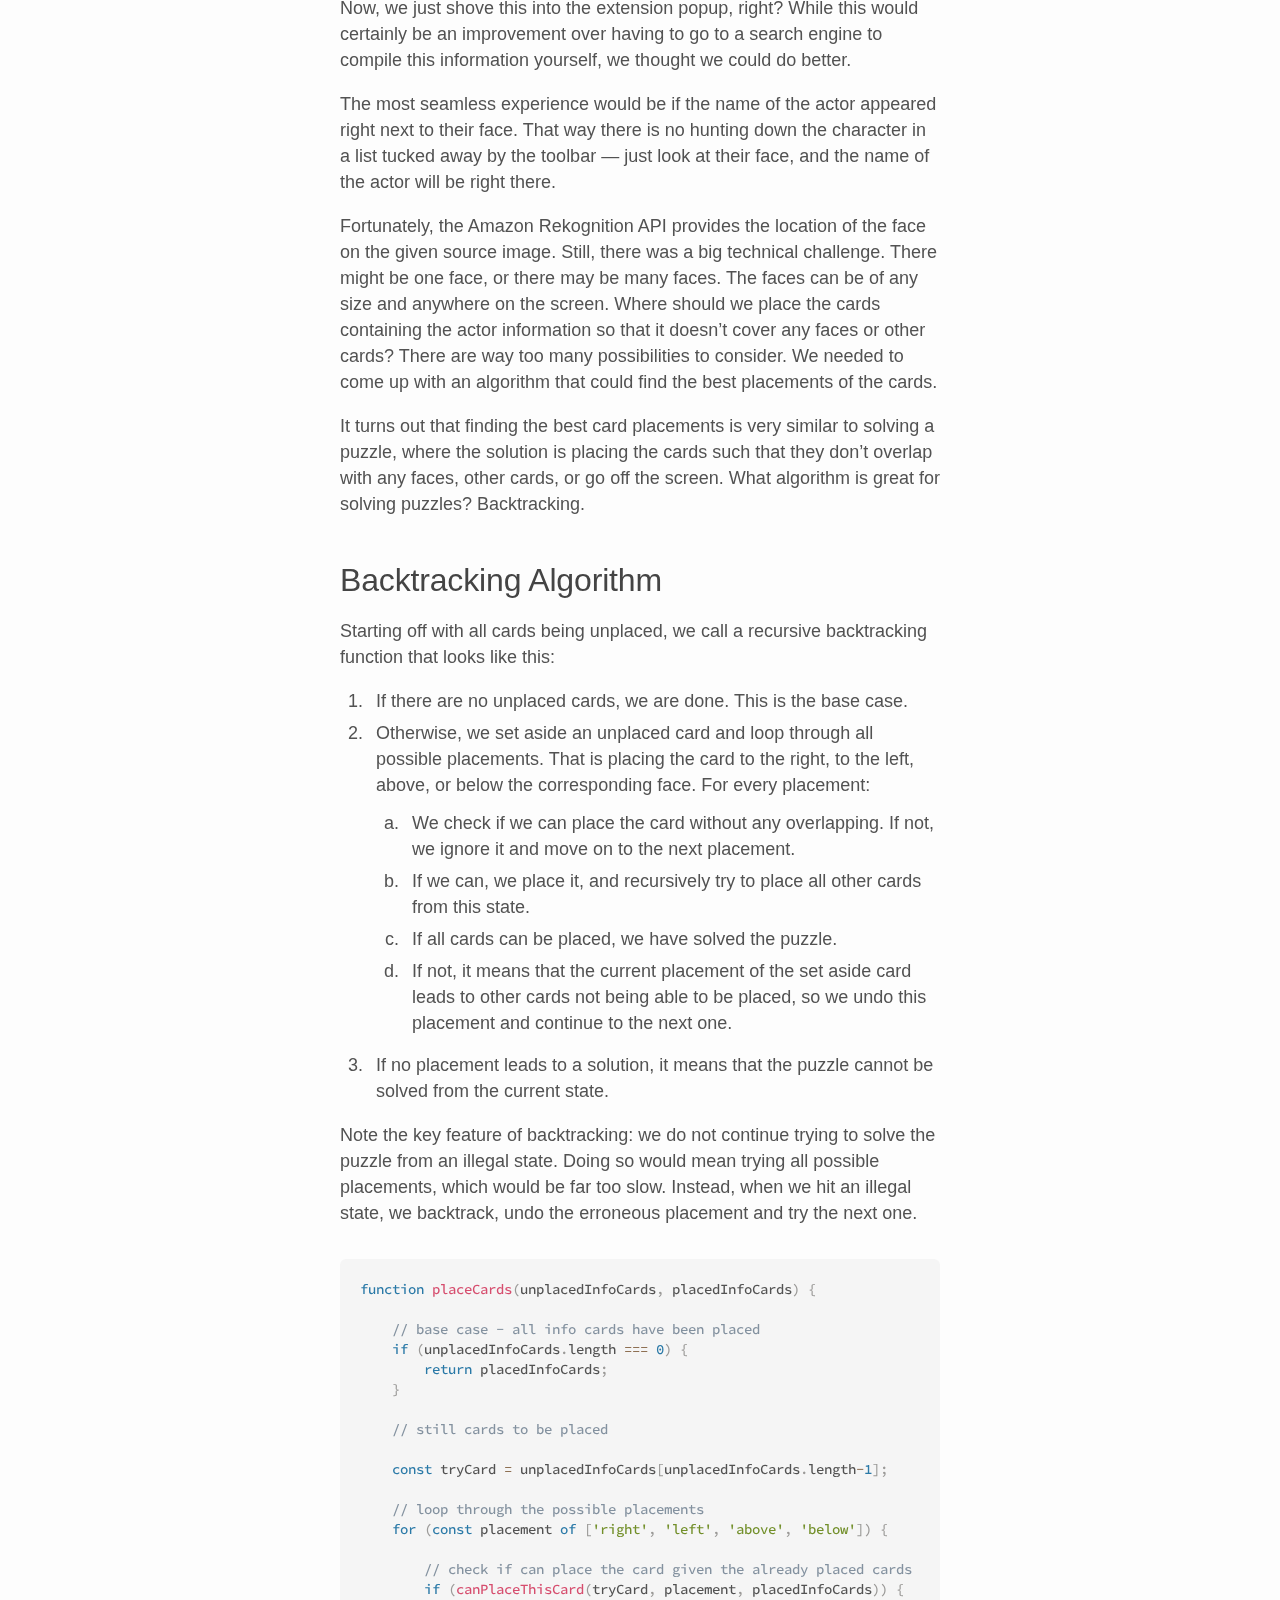
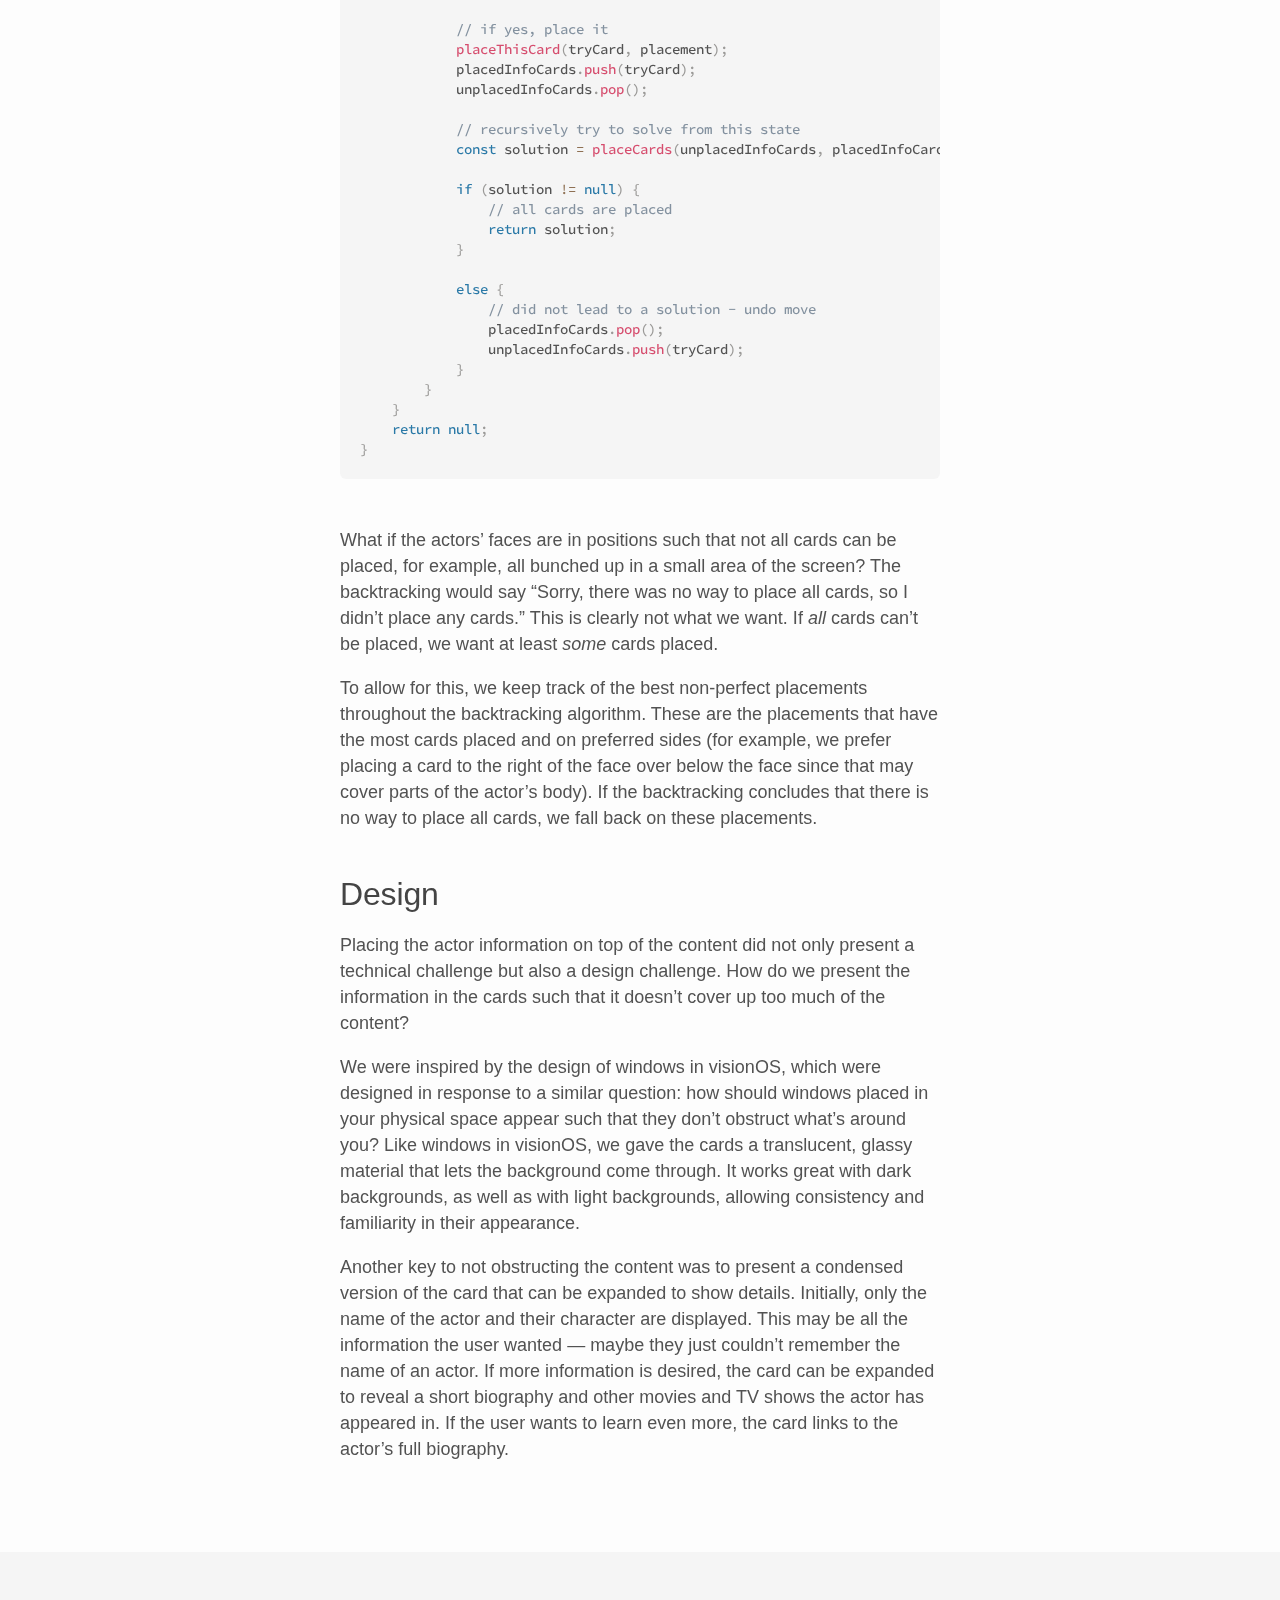
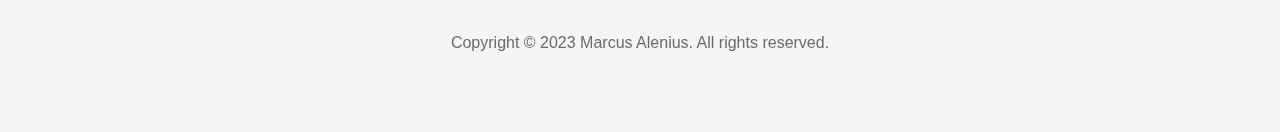
==== commit cb7602b7: "added content to actordentify post" ====
--- a/actordentify.html
+++ b/actordentify.html
@@ -83,7 +83,7 @@
         <h2>Actordentify</h2>
         <div class="post-intro">
           <p class="paragraph-small">
-            This website. Designed in Figma and built using pure HTML, CSS, and JavaScript. A fully responsive design with a carefully crafted light and dark appearance.
+            A Netflix Chrome extension overlaying information about actors on screen. Uses Amazon Rekognition and TMDB APIs to identify actors and provide details.
           </p>
           <div class="info-items">
             <div>
@@ -104,7 +104,86 @@
           </div>
           <div class="post-body">
             <h3>Motivation</h3>
-            <pre><p class="code code-block"><span class="keyword">function</span> <span class="func">placeCards</span><span class="paren">(</span>unplacedInfoCards<span class="paren">,</span> placedInfoCards<span class="paren">) {</span>
+            <p>
+              This project is a collaboration between me and my friend Raymond Welgosh, a fellow CMU student. We had an idea of how we could improve the experience of watching movies and TV shows and decided to give our best shot at making our vision a reality.
+            </p>
+            <p>
+              How many times have you watched a movie or TV show and wondered who’s playing a character? You look up the movie or the show and scroll through all the actors that come up trying to find the one that looks like the person you saw on screen. If it’s a minor role, or worse yet, a guest appearance on a TV show, you might not find the actor at all.
+            </p>
+            <p>
+              We thought this experience could be made a whole lot better. What if it would just tell you who the actor is without you ever having to leave the movie or the TV show? What if you could overlay an actor’s name and other useful information right on top of the content? This would be so much less obtrusive and disorienting.
+            </p>
+            <p>
+              How could we bring this experience to your favorite movies and TV shows? We need something that can work with existing streaming services — that can extend the way they present content. A Chrome extension seemed like the best bet. We chose to focus our efforts on creating an extension optimized for Netflix.
+            </p>
+
+            <h3>Identifying Actors and Getting Details</h3>
+
+            <h3>Presenting the Information</h3>
+            <p>
+              Through calls to the Amazon Rekognition API and the TMDB API, we have all the information we need to provide details about the actors on-screen. Now, we just shove this into the extension popup, right? While this would certainly be an improvement over having to go to a search engine to compile this information yourself, we thought we could do better.
+            </p>
+            <p>
+              The most seamless experience would be if the name of the actor appeared right next to their face. That way there is no hunting down the character in a list tucked away by the toolbar — just look at their face, and the name of the actor will be right there.
+            </p>
+            <p>
+              Fortunately, the Amazon Rekognition API provides the location of the face on the given source image. Still, there was a big technical challenge. There might be one face, or there may be many faces. The faces can be of any size and anywhere on the screen. Where should we place the cards containing the actor information so that it doesn’t cover any faces or other cards? There are way too many possibilities to consider. We needed to come up with an algorithm that could find the best placements of the cards.
+            </p>
+
+
+            <p>
+              It turns out that finding the best card placements is very similar to solving a puzzle, where the solution is placing the cards such that they don’t overlap with any faces, other cards, or go off the screen. What algorithm is great for solving puzzles? Backtracking.
+            </p>
+
+            <h3>Backtracking Algorithm</h3>
+            <p>
+              Starting off with all cards being unplaced, we call a recursive backtracking function that looks like this:
+            </p>
+            <ol>
+              <li>
+                <p>
+                  If there are no unplaced cards, we are done. This is the base case.
+                </p>
+              </li>
+              <li>
+                <p>
+                  Otherwise, we set aside an unplaced card and loop through all possible placements. That is placing the card to the right, to the left, above, or below the corresponding face. For every placement:
+                </p>
+                <ol type="a">
+                  <li>
+                    <p>
+                      We check if we can place the card without any overlapping. If not, we ignore it and move on to the next placement.
+                    </p>
+                  </li>
+                  <li>
+                    <p>
+                      If we can, we place it, and recursively try to place all other cards from this state.
+                    </p>
+                  </li>
+                  <li>
+                    <p>
+                      If all cards can be placed, we have solved the puzzle.
+                    </p>
+                  </li>
+                  <li>
+                    <p>
+                      If not, it means that the current placement of the set aside card leads to other cards not being able to be placed, so we undo this placement and continue to the next one.
+                    </p>
+                  </li>
+                </ol>
+              </li>
+              <li>
+                <p>
+                  If no placement leads to a solution, it means that the puzzle cannot be solved from the current state.
+                </p>
+              </li>
+            </ol>
+            <p>
+              Note the key feature of backtracking: we do not continue trying to solve the puzzle from an illegal state. Doing so would mean trying all possible placements, which would be far too slow. Instead, when we hit an illegal state, we backtrack, undo the erroneous placement and try the next one.
+            </p>
+
+            <pre>
+              <p class="code code-block"><span class="keyword">function</span> <span class="func">placeCards</span><span class="paren">(</span>unplacedInfoCards<span class="paren">,</span> placedInfoCards<span class="paren">) {</span>
 
     <span class="comment">// base case - all info cards have been placed</span>
     <span class="keyword">if</span> <span class="paren">(</span>unplacedInfoCards<span class="paren">.</span>length <span class="operator">===</span> <span class="keyword">0</span><span class="paren">) {</span>
@@ -142,7 +221,31 @@
         <span class="paren">}</span>
     <span class="paren">}</span>
     <span class="keyword">return null</span><span class="paren">;</span>
-<span class="paren">}</span></p></pre>
+<span class="paren">}</span></p>
+            </pre>
+
+            <p>
+              What if the actors’ faces are in positions such that not all cards can be placed, for example, all bunched up in a small area of the screen? The backtracking would say “Sorry, there was no way to place all cards, so I didn’t place any cards.” This is clearly not what we want. If <em>all</em> cards can’t be placed, we want at least <em>some</em> cards placed.
+            </p>
+            <p>
+              To allow for this, we keep track of the best non-perfect placements throughout the backtracking algorithm. These are the placements that have the most cards placed and on preferred sides (for example, we prefer placing a card to the right of the face over below the face since that may cover parts of the actor’s body). If the backtracking concludes that there is no way to place all cards, we fall back on these placements.
+            </p>
+
+            <h3>Design</h3>
+            <p>
+              Placing the actor information on top of the content did not only present a technical challenge but also a design challenge. How do we present the information in the cards such that it doesn’t cover up too much of the content?
+            </p>
+            <p>
+              We were inspired by the design of windows in visionOS, which were designed in response to a similar question: how should windows placed in your physical space appear such that they don’t obstruct what’s around you? Like windows in visionOS, we gave the cards a translucent, glassy material that lets the background come through. It works great with dark backgrounds, as well as with light backgrounds, allowing consistency and familiarity in their appearance.
+            </p>
+
+
+            <p>
+              Another key to not obstructing the content was to present a condensed version of the card that can be expanded to show details. Initially, only the name of the actor and their character are displayed. This may be all the information the user wanted — maybe they just couldn’t remember the name of an actor. If more information is desired, the card can be expanded to reveal a short biography and other movies and TV shows the actor has appeared in. If the user wants to learn even more, the card links to the actor’s full biography.
+            </p>
+            
+
+
           </div>
         </div>
       </div>
--- a/css/post.css
+++ b/css/post.css
@@ -164,6 +164,10 @@
 
 .post li:first-child { margin-top: 18px; }
 
+.post ol[type="a"] li:first-child {margin-top: 12px;}
+
+.post ol[type="a"] li:last-child {margin-bottom: 16px;}
+
 p.code {
     display: block;
     margin-left: auto;
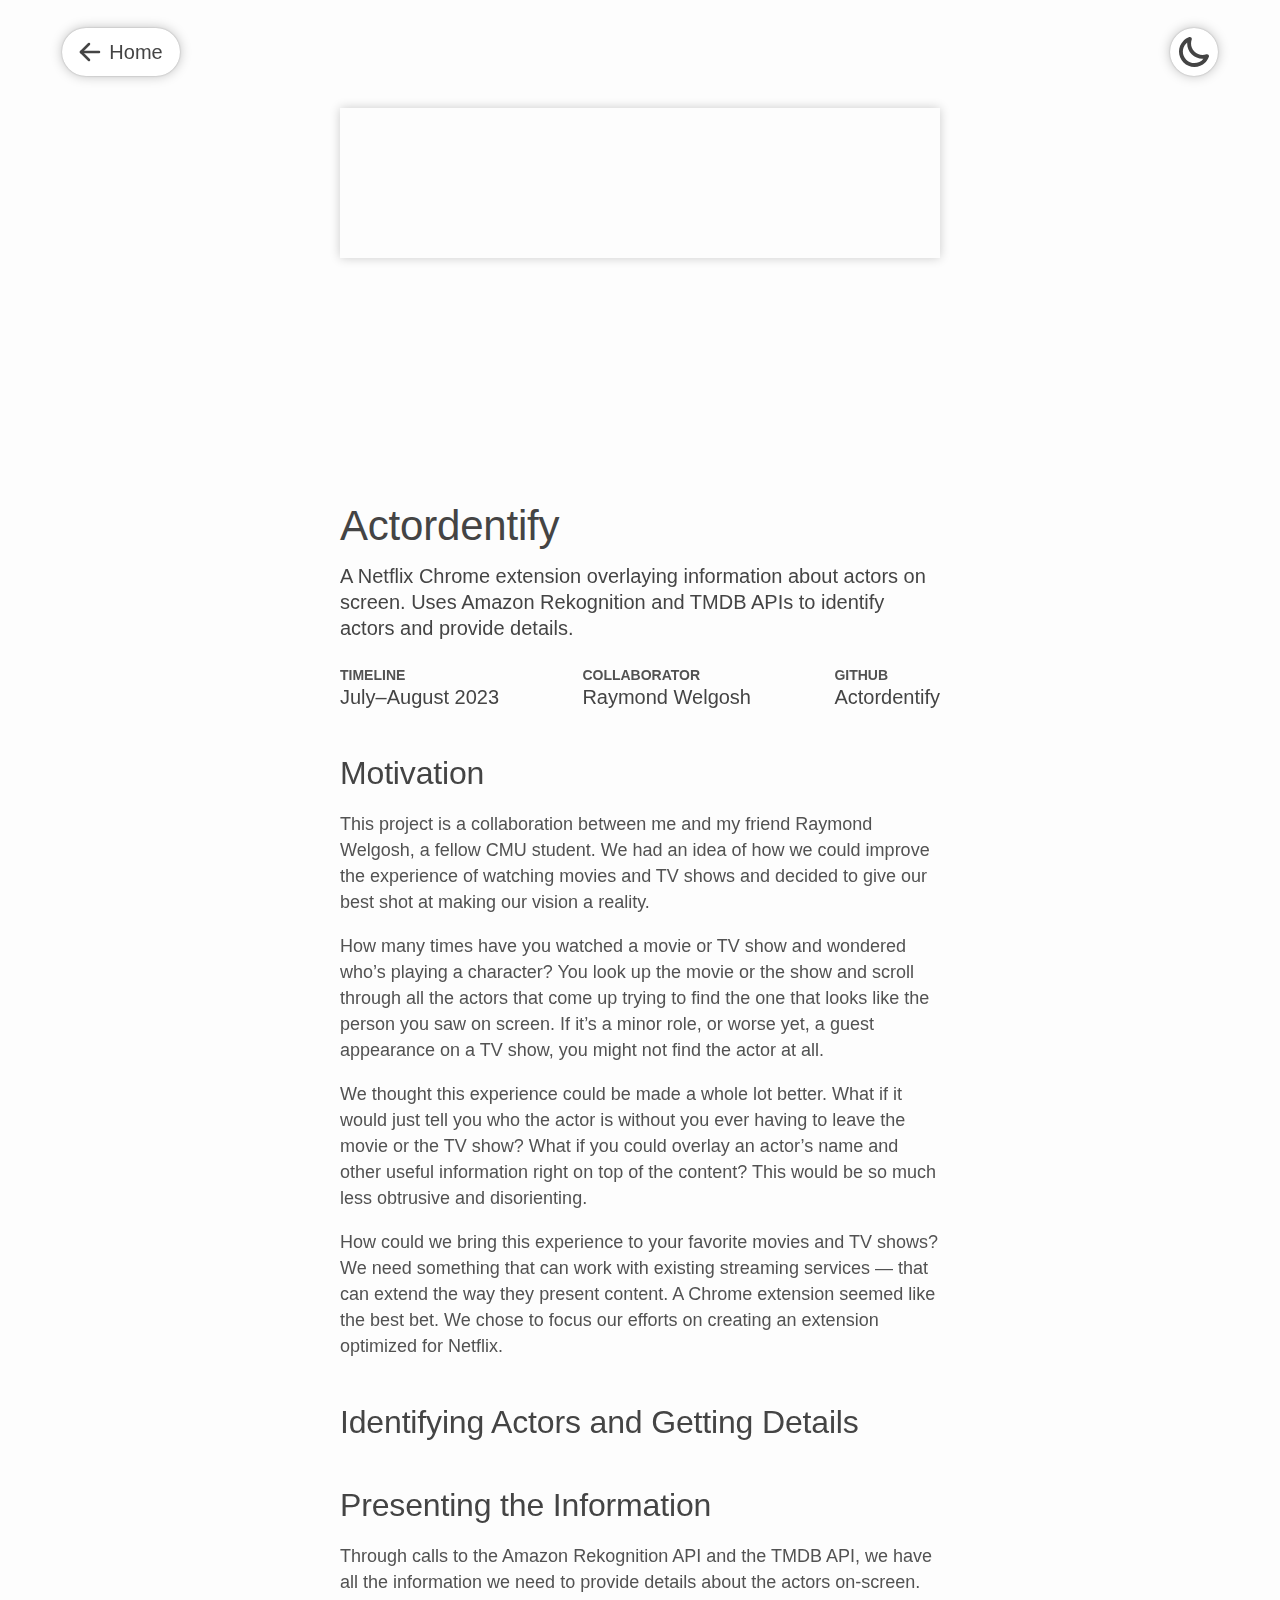
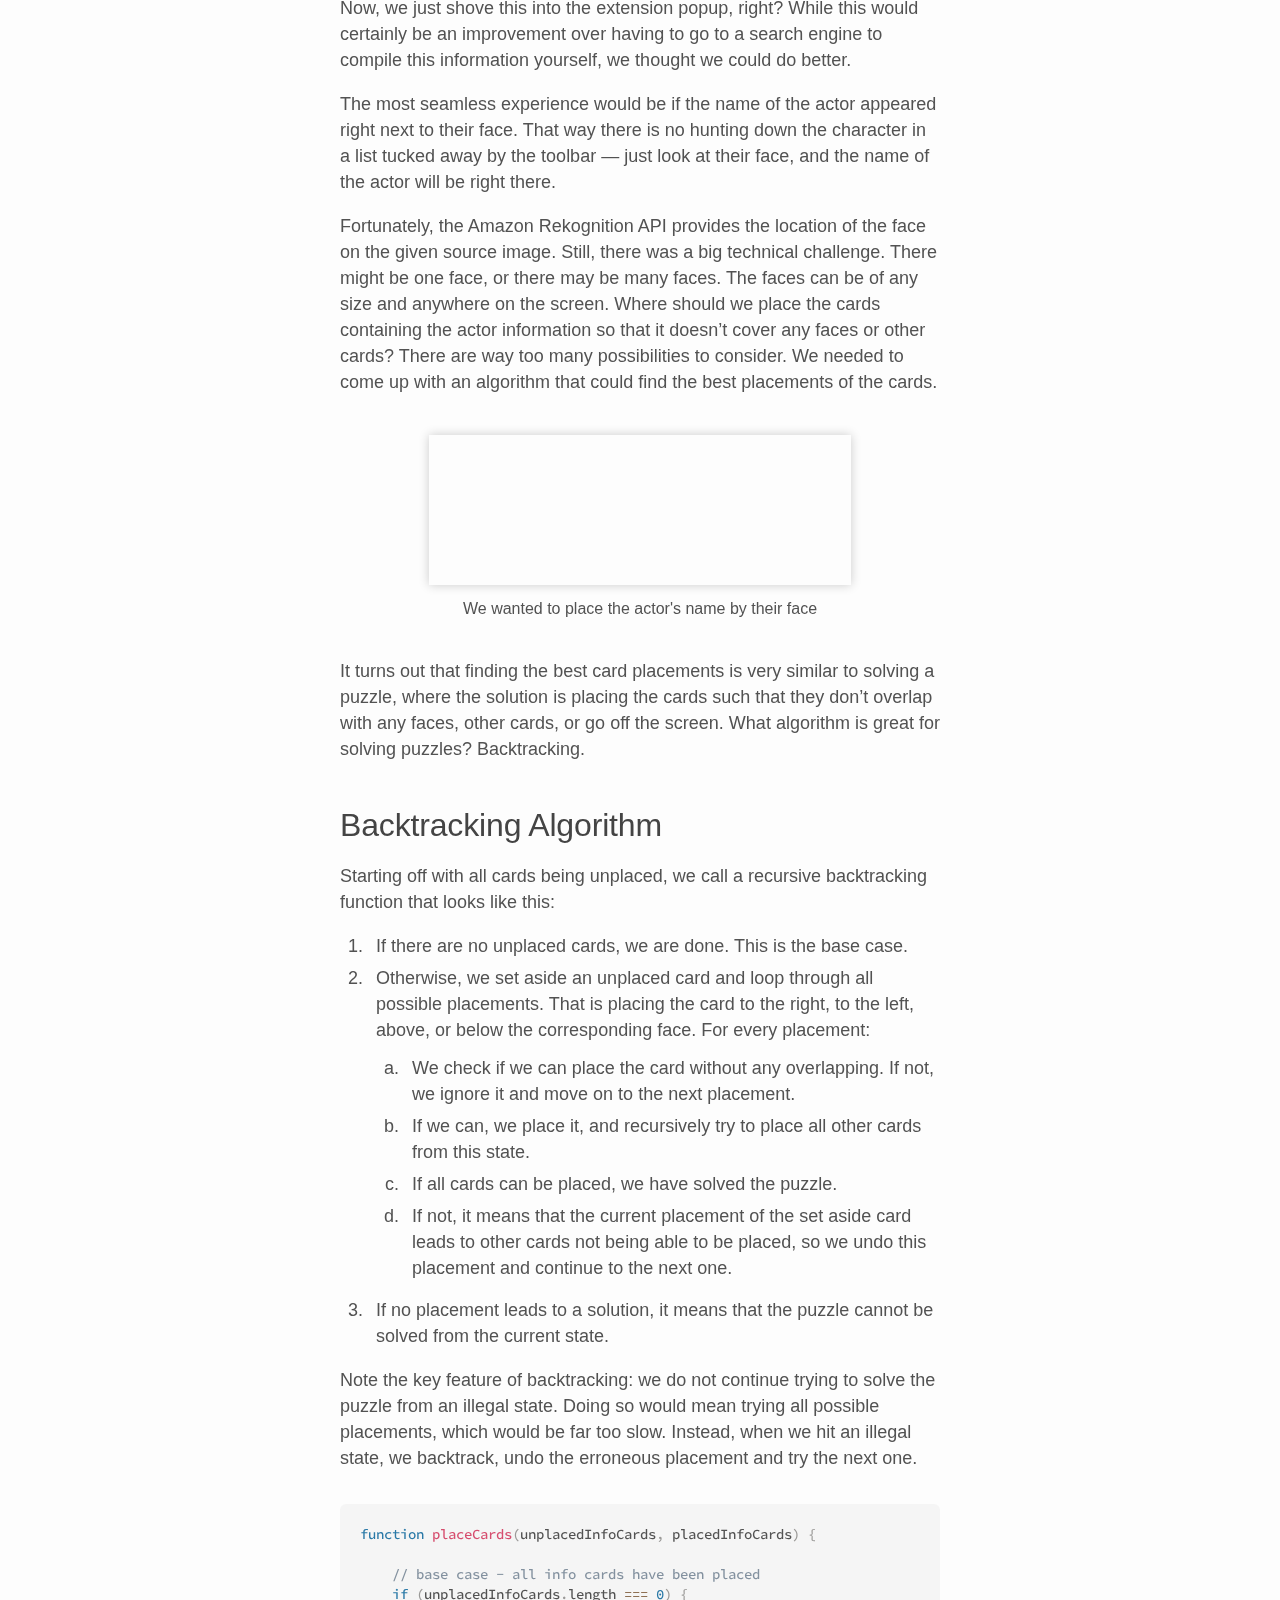
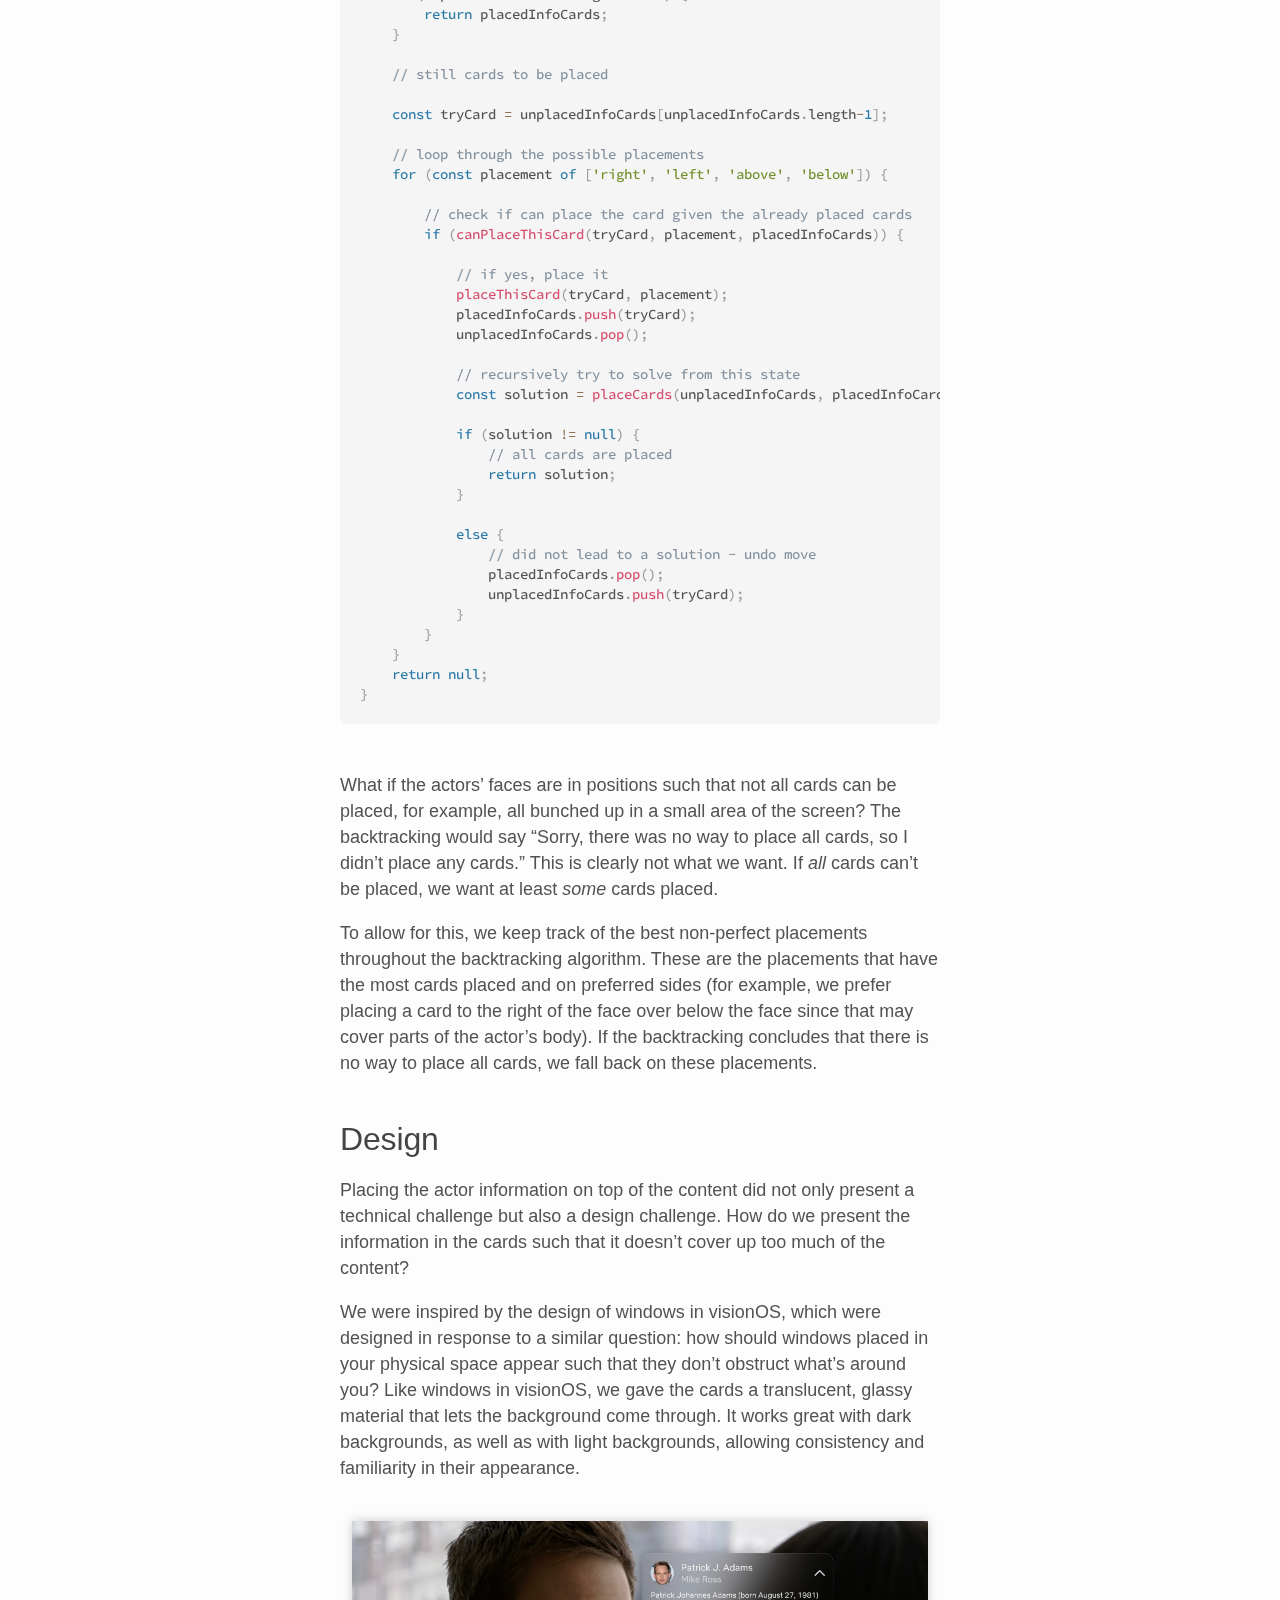
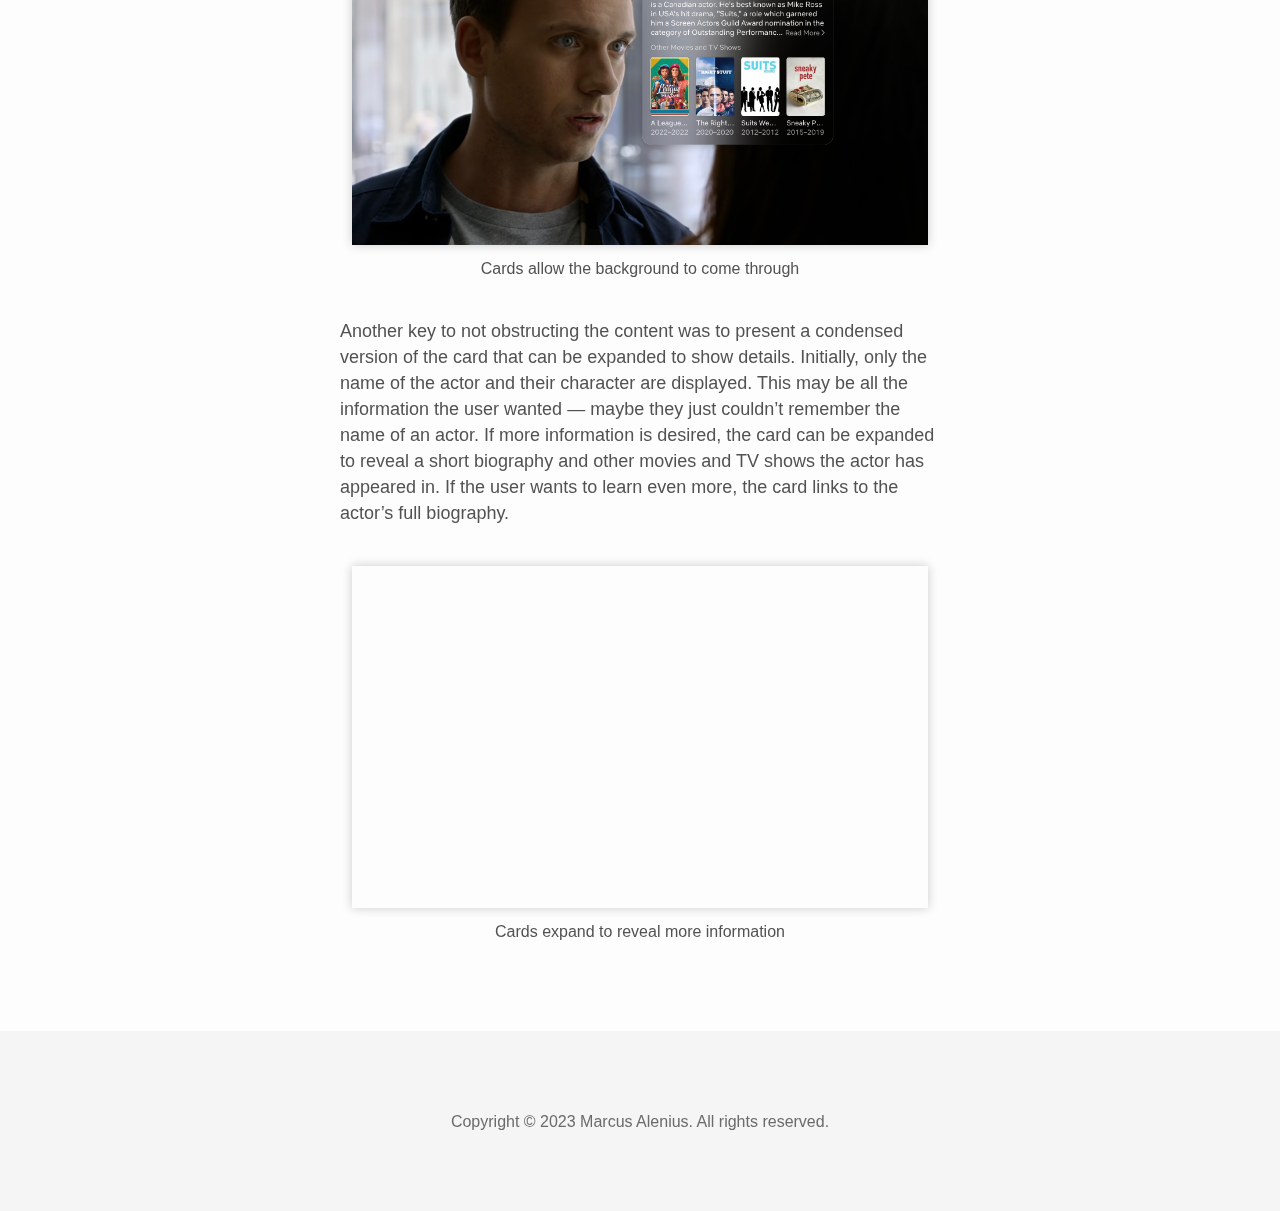
==== commit 4ecdf8aa: "added actordentify card" ====
--- a/actordentify.html
+++ b/actordentify.html
@@ -79,6 +79,7 @@
     <div id="container">
       <div class="post" id="personal-website-post">
         <div class="post-image">
+          <video src="images/actordentify-hero.mp4" playsinline muted loop id="actordentify-hero"></video>
         </div>
         <h2>Actordentify</h2>
         <div class="post-intro">
@@ -129,8 +130,10 @@
             <p>
               Fortunately, the Amazon Rekognition API provides the location of the face on the given source image. Still, there was a big technical challenge. There might be one face, or there may be many faces. The faces can be of any size and anywhere on the screen. Where should we place the cards containing the actor information so that it doesn’t cover any faces or other cards? There are way too many possibilities to consider. We needed to come up with an algorithm that could find the best placements of the cards.
             </p>
-
-
+            <div class="body-image">
+              <video src="images/actordentify-slideshow.mp4" playsinline muted loop id="actordentify-slideshow"></video>
+              <div class="image-text">We wanted to place the actor's name by their face</div>
+            </div>
             <p>
               It turns out that finding the best card placements is very similar to solving a puzzle, where the solution is placing the cards such that they don’t overlap with any faces, other cards, or go off the screen. What algorithm is great for solving puzzles? Backtracking.
             </p>
@@ -238,11 +241,17 @@
             <p>
               We were inspired by the design of windows in visionOS, which were designed in response to a similar question: how should windows placed in your physical space appear such that they don’t obstruct what’s around you? Like windows in visionOS, we gave the cards a translucent, glassy material that lets the background come through. It works great with dark backgrounds, as well as with light backgrounds, allowing consistency and familiarity in their appearance.
             </p>
-
-
+            <div class="body-image">
+              <img src="images/actordentify-card-background.jpeg" alt="Card background letting the background come through" id="actordentify-card-background">
+              <div class="image-text">Cards allow the background to come through</div>
+            </div>
             <p>
               Another key to not obstructing the content was to present a condensed version of the card that can be expanded to show details. Initially, only the name of the actor and their character are displayed. This may be all the information the user wanted — maybe they just couldn’t remember the name of an actor. If more information is desired, the card can be expanded to reveal a short biography and other movies and TV shows the actor has appeared in. If the user wants to learn even more, the card links to the actor’s full biography.
             </p>
+            <div class="body-image">
+              <video src="images/actordentify-expand.mp4" playsinline muted loop id="actordentify-expand"></video>
+              <div class="image-text">Cards expand to reveal more information</div>
+            </div>
             
 
 
--- a/css/post-actordentify.css
+++ b/css/post-actordentify.css
@@ -1,4 +1,28 @@
 p.code {
     width: 600px;
     overflow-x: scroll;
-}+}
+
+#actordentify-hero {
+    width: 100%;
+}
+
+#actordentify-card-background, 
+#actordentify-expand,
+#actordentify-slideshow {
+    width: 96%;
+}
+
+.light-mode #actordentify-hero,
+.light-mode #actordentify-card-background,
+.light-mode #actordentify-expand,
+.light-mode #actordentify-slideshow {
+    box-shadow: 0px 0px 10px rgba(0, 0, 0, 0.2);
+}
+
+.dark-mode #actordentify-hero,
+.dark-mode #actordentify-card-background,
+.dark-mode #actordentify-expand,
+.dark-mode #actordentify-slideshow {
+    box-shadow: 0px 0px 10px rgba(0, 0, 0, 0.5);
+}
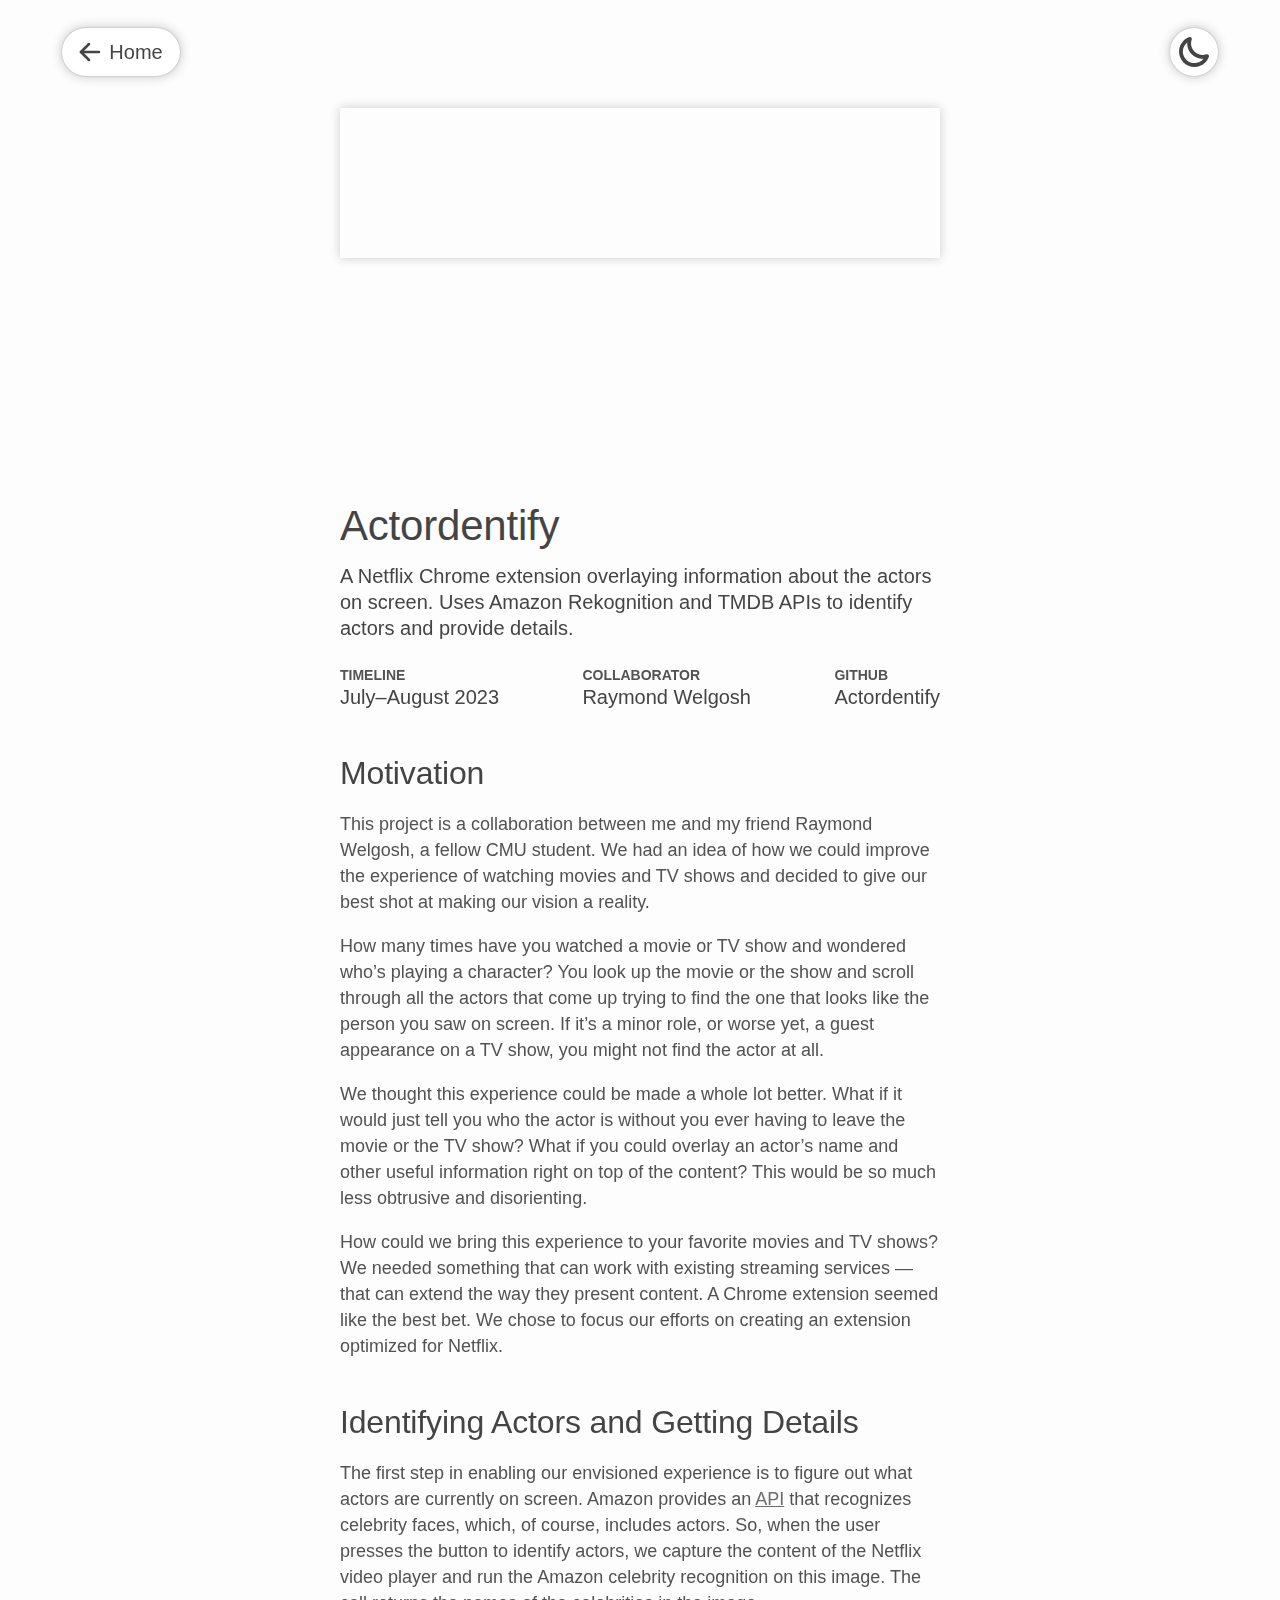
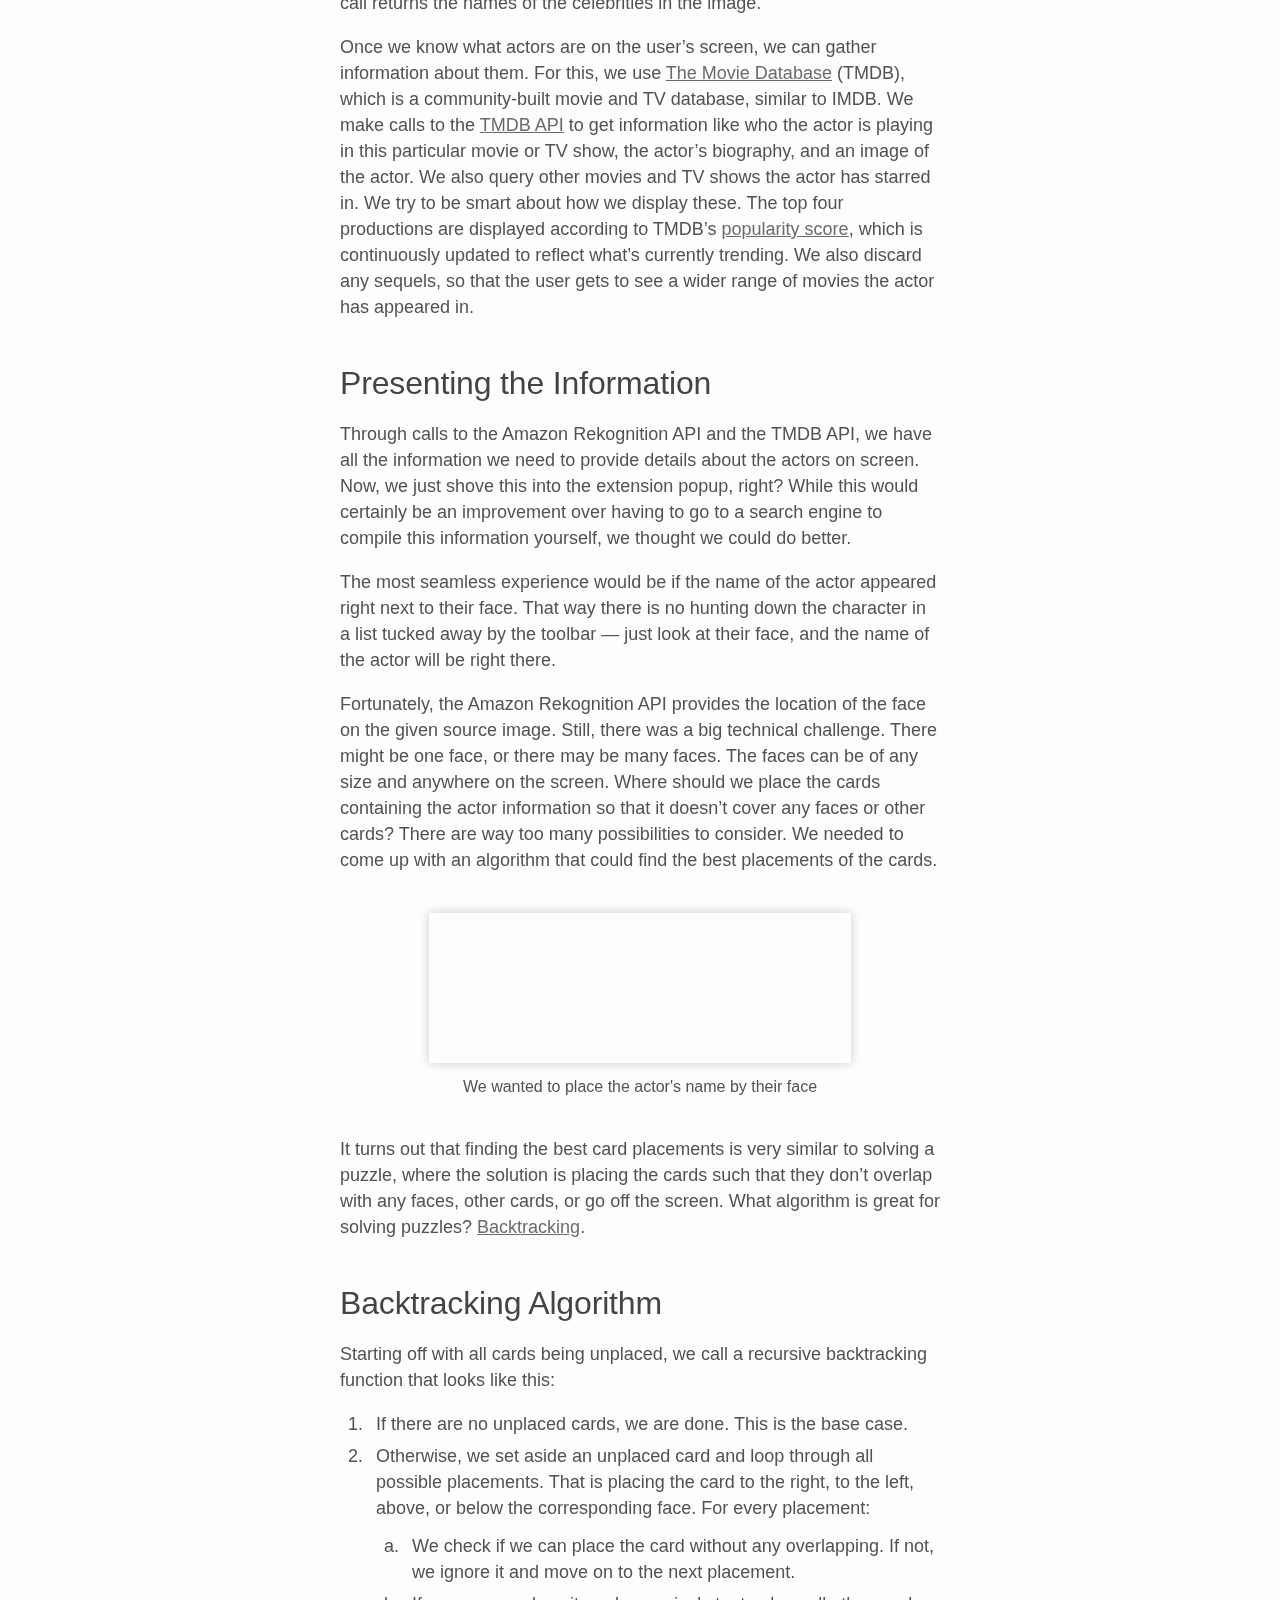
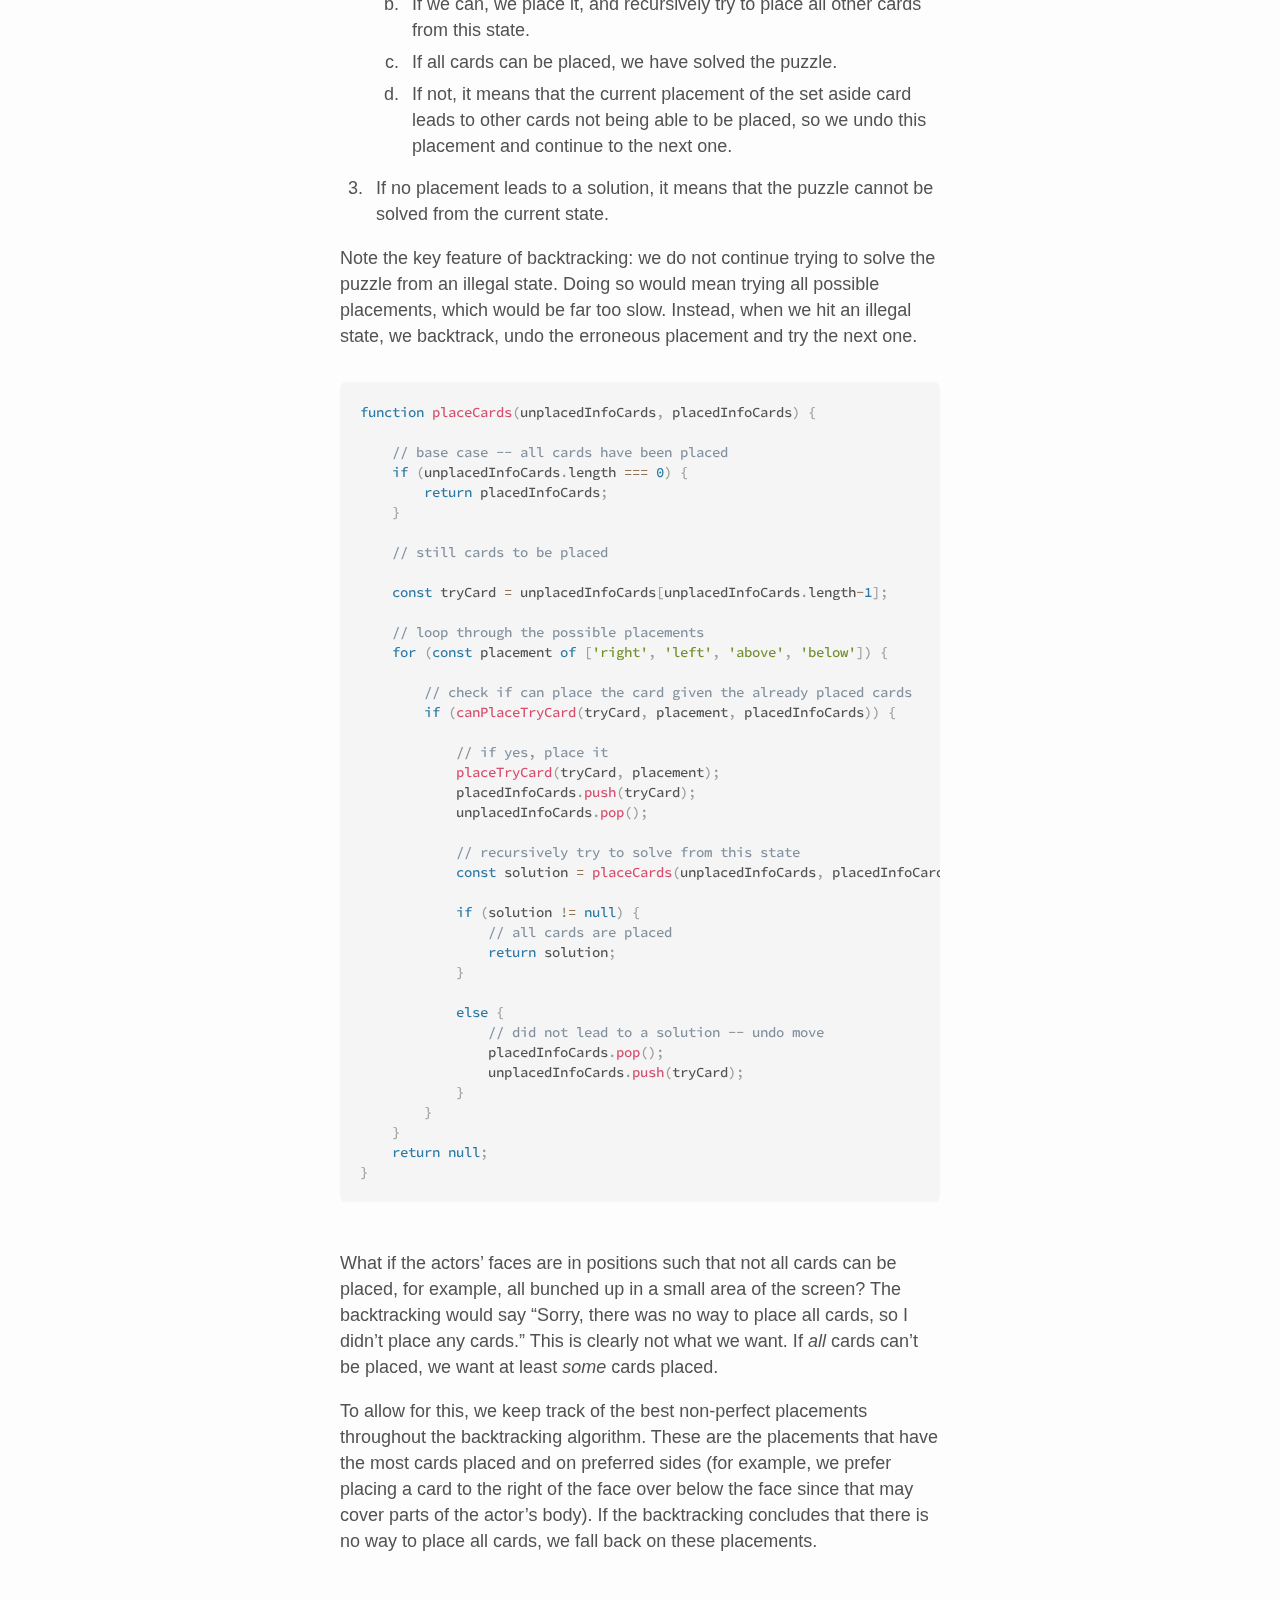
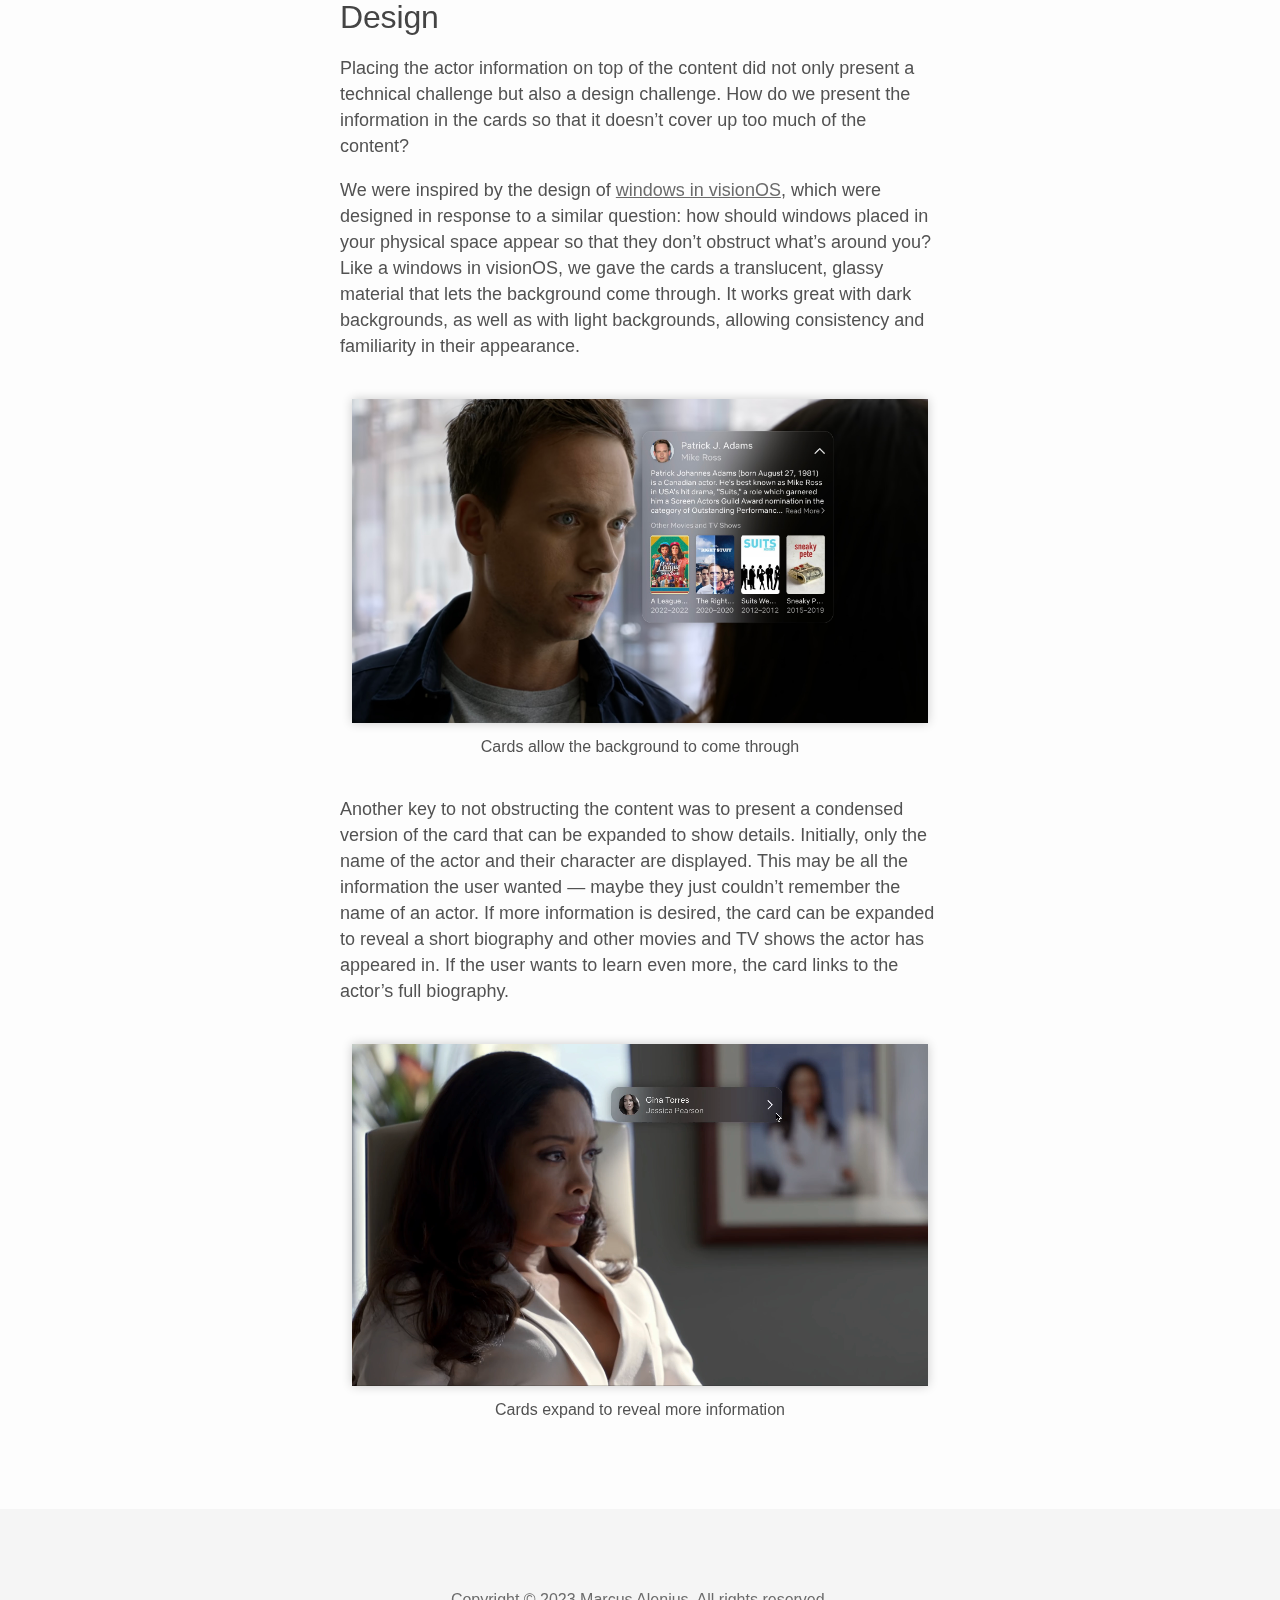
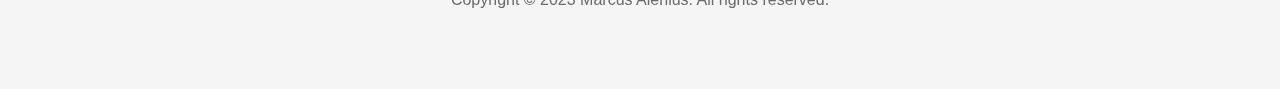
==== commit 323d0c70: "a bunch of updates" ====
--- a/actordentify.html
+++ b/actordentify.html
@@ -4,8 +4,8 @@
     <meta charset="UTF-8">
     <meta http-equiv="X-UA-Compatible" content="IE=edge">
     <meta name="viewport" content="width=device-width, initial-scale=1.0">
-    <title>Marcus Alenius — Personal Website</title>
-    <meta name="description" content="This website. Designed in Figma and built using pure HTML, CSS, and JavaScript. A fully responsive design with a carefully crafted light and dark appearance.">
+    <title>Marcus Alenius — Actordentify</title>
+    <meta name="description" content="A Netflix Chrome extension overlaying information about the actors on screen. Uses Amazon Rekognition and TMDB APIs to identify actors and provide details.">
     <meta name="author" content="Marcus Alenius">
     <!-- Favicon -->
     <link rel="icon" type="image/png" sizes="16x16" href="/favicon-16x16.png">
@@ -14,19 +14,19 @@
     <link rel="icon" type="image/png" sizes="96x96" href="/favicon-96x96.png">
     <link rel="apple-touch-icon" sizes="180x180" href="/favicon-180x180.png">
     <!-- Open Graph meta data -->
-    <meta property="og:url" content="https://alenius.io/personal-website">
+    <meta property="og:url" content="https://alenius.io/actordentify">
     <meta property="og:type" content="website">
-    <meta property="og:site_name" content="Marcus Alenius — Personal Website">
-    <meta property="og:title" content="Marcus Alenius — Personal Website">
-    <meta property="og:description" content="This website. Designed in Figma and built using pure HTML, CSS, and JavaScript. A fully responsive design with a carefully crafted light and dark appearance.">
-    <meta property="og:image" content="https://alenius.io/url-thumbnails/personal-website-thumbnail.png">
+    <meta property="og:site_name" content="Marcus Alenius — Actordentify">
+    <meta property="og:title" content="Marcus Alenius — Actordentify">
+    <meta property="og:description" content="A Netflix Chrome extension overlaying information about the actors on screen. Uses Amazon Rekognition and TMDB APIs to identify actors and provide details.">
+    <meta property="og:image" content="https://alenius.io/url-thumbnails/actordentify-thumbnail.png">
     <!-- Twitter meta data -->
     <meta name="twitter:card" content="summary_large_image">
     <meta property="twitter:domain" content="alenius.io">
-    <meta property="twitter:url" content="https://alenius.io/personal-website">
-    <meta name="twitter:title" content="Marcus Alenius — Personal Website">
-    <meta name="twitter:description" content="This website. Designed in Figma and built using pure HTML, CSS, and JavaScript. A fully responsive design with a carefully crafted light and dark appearance.">
-    <meta name="twitter:image" content="https://alenius.io/url-thumbnails/personal-website-thumbnail.png">
+    <meta property="twitter:url" content="https://alenius.io/actordentify">
+    <meta name="twitter:title" content="Marcus Alenius — Actordentify">
+    <meta name="twitter:description" content="A Netflix Chrome extension overlaying information about the actors on screen. Uses Amazon Rekognition and TMDB APIs to identify actors and provide details.">
+    <meta name="twitter:image" content="https://alenius.io/url-thumbnails/actordentify-thumbnail.png">
     <!-- Font imports -->
     <link rel="preconnect" href="https://fonts.googleapis.com">
     <link rel="preconnect" href="https://fonts.gstatic.com" crossorigin>
@@ -77,14 +77,14 @@
       </div>
     </nav>
     <div id="container">
-      <div class="post" id="personal-website-post">
+      <div class="post" id="actordentify-post">
         <div class="post-image">
           <video src="images/actordentify-hero.mp4" playsinline muted loop id="actordentify-hero"></video>
         </div>
         <h2>Actordentify</h2>
         <div class="post-intro">
           <p class="paragraph-small">
-            A Netflix Chrome extension overlaying information about actors on screen. Uses Amazon Rekognition and TMDB APIs to identify actors and provide details.
+            A Netflix Chrome extension overlaying information about the actors on screen. Uses Amazon Rekognition and TMDB APIs to identify actors and provide details.
           </p>
           <div class="info-items">
             <div>
@@ -97,7 +97,7 @@
               <p class="paragraph-small info-item-desktop">Raymond Welgosh</p>
               <p class="paragraph-small info-item-mobile">R. Welgosh</p>
             </a>
-            <a href="https://www.linkedin.com/in/raymond-welgosh-47b44117b/" target="_blank">
+            <a href="https://github.com/rwelgosh/ActorRecognizer" target="_blank">
               <p class="info-item-header">GITHUB</p>
               <p class="paragraph-small info-item-desktop">Actordentify</p>
               <p class="paragraph-small info-item-mobile">Actordentify</p>
@@ -115,14 +115,20 @@
               We thought this experience could be made a whole lot better. What if it would just tell you who the actor is without you ever having to leave the movie or the TV show? What if you could overlay an actor’s name and other useful information right on top of the content? This would be so much less obtrusive and disorienting.
             </p>
             <p>
-              How could we bring this experience to your favorite movies and TV shows? We need something that can work with existing streaming services — that can extend the way they present content. A Chrome extension seemed like the best bet. We chose to focus our efforts on creating an extension optimized for Netflix.
+              How could we bring this experience to your favorite movies and TV shows? We needed something that can work with existing streaming services — that can extend the way they present content. A Chrome extension seemed like the best bet. We chose to focus our efforts on creating an extension optimized for Netflix.
             </p>
 
             <h3>Identifying Actors and Getting Details</h3>
+            <p>
+              The first step in enabling our envisioned experience is to figure out what actors are currently on screen. Amazon provides an <a href="https://docs.aws.amazon.com/rekognition/latest/dg/celebrities-procedure-image.html" target="_blank">API</a> that recognizes celebrity faces, which, of course, includes actors. So, when the user presses the button to identify actors, we capture the content of the Netflix video player and run the Amazon celebrity recognition on this image. The call returns the names of the celebrities in the image.
+            </p>
+            <p>
+              Once we know what actors are on the user’s screen, we can gather information about them. For this, we use <a href="https://www.themoviedb.org/?language=en-US" target="_blank">The Movie Database</a> (TMDB), which is a community-built movie and TV database, similar to IMDB. We make calls to the <a href="https://developer.themoviedb.org/docs" target="_blank">TMDB API</a> to get information like who the actor is playing in this particular movie or TV show, the actor’s biography, and an image of the actor. We also query other movies and TV shows the actor has starred in. We try to be smart about how we display these. The top four productions are displayed according to TMDB’s <a href="https://developer.themoviedb.org/docs/popularity-and-trending" target="_blank">popularity score</a>, which is continuously updated to reflect what’s currently trending. We also discard any sequels, so that the user gets to see a wider range of movies the actor has appeared in.
+            </p>
 
             <h3>Presenting the Information</h3>
             <p>
-              Through calls to the Amazon Rekognition API and the TMDB API, we have all the information we need to provide details about the actors on-screen. Now, we just shove this into the extension popup, right? While this would certainly be an improvement over having to go to a search engine to compile this information yourself, we thought we could do better.
+              Through calls to the Amazon Rekognition API and the TMDB API, we have all the information we need to provide details about the actors on screen. Now, we just shove this into the extension popup, right? While this would certainly be an improvement over having to go to a search engine to compile this information yourself, we thought we could do better.
             </p>
             <p>
               The most seamless experience would be if the name of the actor appeared right next to their face. That way there is no hunting down the character in a list tucked away by the toolbar — just look at their face, and the name of the actor will be right there.
@@ -135,7 +141,7 @@
               <div class="image-text">We wanted to place the actor's name by their face</div>
             </div>
             <p>
-              It turns out that finding the best card placements is very similar to solving a puzzle, where the solution is placing the cards such that they don’t overlap with any faces, other cards, or go off the screen. What algorithm is great for solving puzzles? Backtracking.
+              It turns out that finding the best card placements is very similar to solving a puzzle, where the solution is placing the cards such that they don’t overlap with any faces, other cards, or go off the screen. What algorithm is great for solving puzzles? <a href="https://en.wikipedia.org/wiki/Backtracking" target="_blank">Backtracking</a>.
             </p>
 
             <h3>Backtracking Algorithm</h3>
@@ -188,7 +194,7 @@
             <pre>
               <p class="code code-block"><span class="keyword">function</span> <span class="func">placeCards</span><span class="paren">(</span>unplacedInfoCards<span class="paren">,</span> placedInfoCards<span class="paren">) {</span>
 
-    <span class="comment">// base case - all info cards have been placed</span>
+    <span class="comment">// base case -- all cards have been placed</span>
     <span class="keyword">if</span> <span class="paren">(</span>unplacedInfoCards<span class="paren">.</span>length <span class="operator">===</span> <span class="keyword">0</span><span class="paren">) {</span>
         <span class="keyword">return</span> placedInfoCards<span class="paren">;</span>
     <span class="paren">}</span>
@@ -201,10 +207,10 @@
     <span class="keyword">for</span> <span class="paren">(</span><span class="keyword">const</span> placement <span class="keyword">of</span> <span class="paren">[</span><span class="string">'right'</span><span class="paren">,</span> <span class="string">'left'</span><span class="paren">,</span> <span class="string">'above'</span><span class="paren">,</span> <span class="string">'below'</span><span class="paren">]) {</span>
 
         <span class="comment">// check if can place the card given the already placed cards</span>
-        <span class="keyword">if</span> <span class="paren">(</span><span class="func">canPlaceThisCard</span><span class="paren">(</span>tryCard<span class="paren">,</span> placement<span class="paren">,</span> placedInfoCards<span class="paren">)) {</span>
+        <span class="keyword">if</span> <span class="paren">(</span><span class="func">canPlaceTryCard</span><span class="paren">(</span>tryCard<span class="paren">,</span> placement<span class="paren">,</span> placedInfoCards<span class="paren">)) {</span>
             
             <span class="comment">// if yes, place it</span>
-            <span class="func">placeThisCard</span><span class="paren">(</span>tryCard<span class="paren">,</span> placement<span class="paren">);</span>
+            <span class="func">placeTryCard</span><span class="paren">(</span>tryCard<span class="paren">,</span> placement<span class="paren">);</span>
             placedInfoCards<span class="paren">.</span><span class="func">push</span><span class="paren">(</span>tryCard<span class="paren">);</span>
             unplacedInfoCards<span class="paren">.</span><span class="func">pop</span><span class="paren">();</span>
         
@@ -217,7 +223,7 @@
             <span class="paren">}</span> 
             
             <span class="keyword">else</span> <span class="paren">{</span>
-                <span class="comment">// did not lead to a solution - undo move</span>
+                <span class="comment">// did not lead to a solution -- undo move</span>
                 placedInfoCards<span class="paren">.</span><span class="func">pop</span><span class="paren">();</span>
                 unplacedInfoCards<span class="paren">.</span><span class="func">push</span><span class="paren">(</span>tryCard<span class="paren">);</span>
             <span class="paren">}</span>
@@ -236,10 +242,10 @@
 
             <h3>Design</h3>
             <p>
-              Placing the actor information on top of the content did not only present a technical challenge but also a design challenge. How do we present the information in the cards such that it doesn’t cover up too much of the content?
-            </p>
-            <p>
-              We were inspired by the design of windows in visionOS, which were designed in response to a similar question: how should windows placed in your physical space appear such that they don’t obstruct what’s around you? Like windows in visionOS, we gave the cards a translucent, glassy material that lets the background come through. It works great with dark backgrounds, as well as with light backgrounds, allowing consistency and familiarity in their appearance.
+              Placing the actor information on top of the content did not only present a technical challenge but also a design challenge. How do we present the information in the cards so that it doesn’t cover up too much of the content?
+            </p>
+            <p>
+              We were inspired by the design of <a href="https://developer.apple.com/videos/play/wwdc2023/10076" target="_blank">windows in visionOS</a>, which were designed in response to a similar question: how should windows placed in your physical space appear so that they don’t obstruct what’s around you? Like a windows in visionOS, we gave the cards a translucent, glassy material that lets the background come through. It works great with dark backgrounds, as well as with light backgrounds, allowing consistency and familiarity in their appearance.
             </p>
             <div class="body-image">
               <img src="images/actordentify-card-background.jpeg" alt="Card background letting the background come through" id="actordentify-card-background">
@@ -252,9 +258,6 @@
               <video src="images/actordentify-expand.mp4" playsinline muted loop id="actordentify-expand"></video>
               <div class="image-text">Cards expand to reveal more information</div>
             </div>
-            
-
-
           </div>
         </div>
       </div>
--- a/css/post.css
+++ b/css/post.css
@@ -11,7 +11,6 @@
     margin-top: 20px;
     margin-bottom: 45px;
     z-index: 10;
-    /* border: 2px solid red; */
 }
 
 .post-image .image-text {
--- a/css/post-actordentify.css
+++ b/css/post-actordentify.css
@@ -1,5 +1,5 @@
 p.code {
-    width: 600px;
+    width: 100%;
     overflow-x: scroll;
 }
 
@@ -26,3 +26,19 @@
 .dark-mode #actordentify-slideshow {
     box-shadow: 0px 0px 10px rgba(0, 0, 0, 0.5);
 }
+
+
+/* iPhone 14 Plus */
+@media (max-width: 740px) {
+
+    #actordentify-post .post-image { height: 223px; }
+    
+}
+
+/* iPhone 14 */
+@media (max-width: 424px) {
+
+    #actordentify-post .post-image { height: 195px; }
+    
+}
+
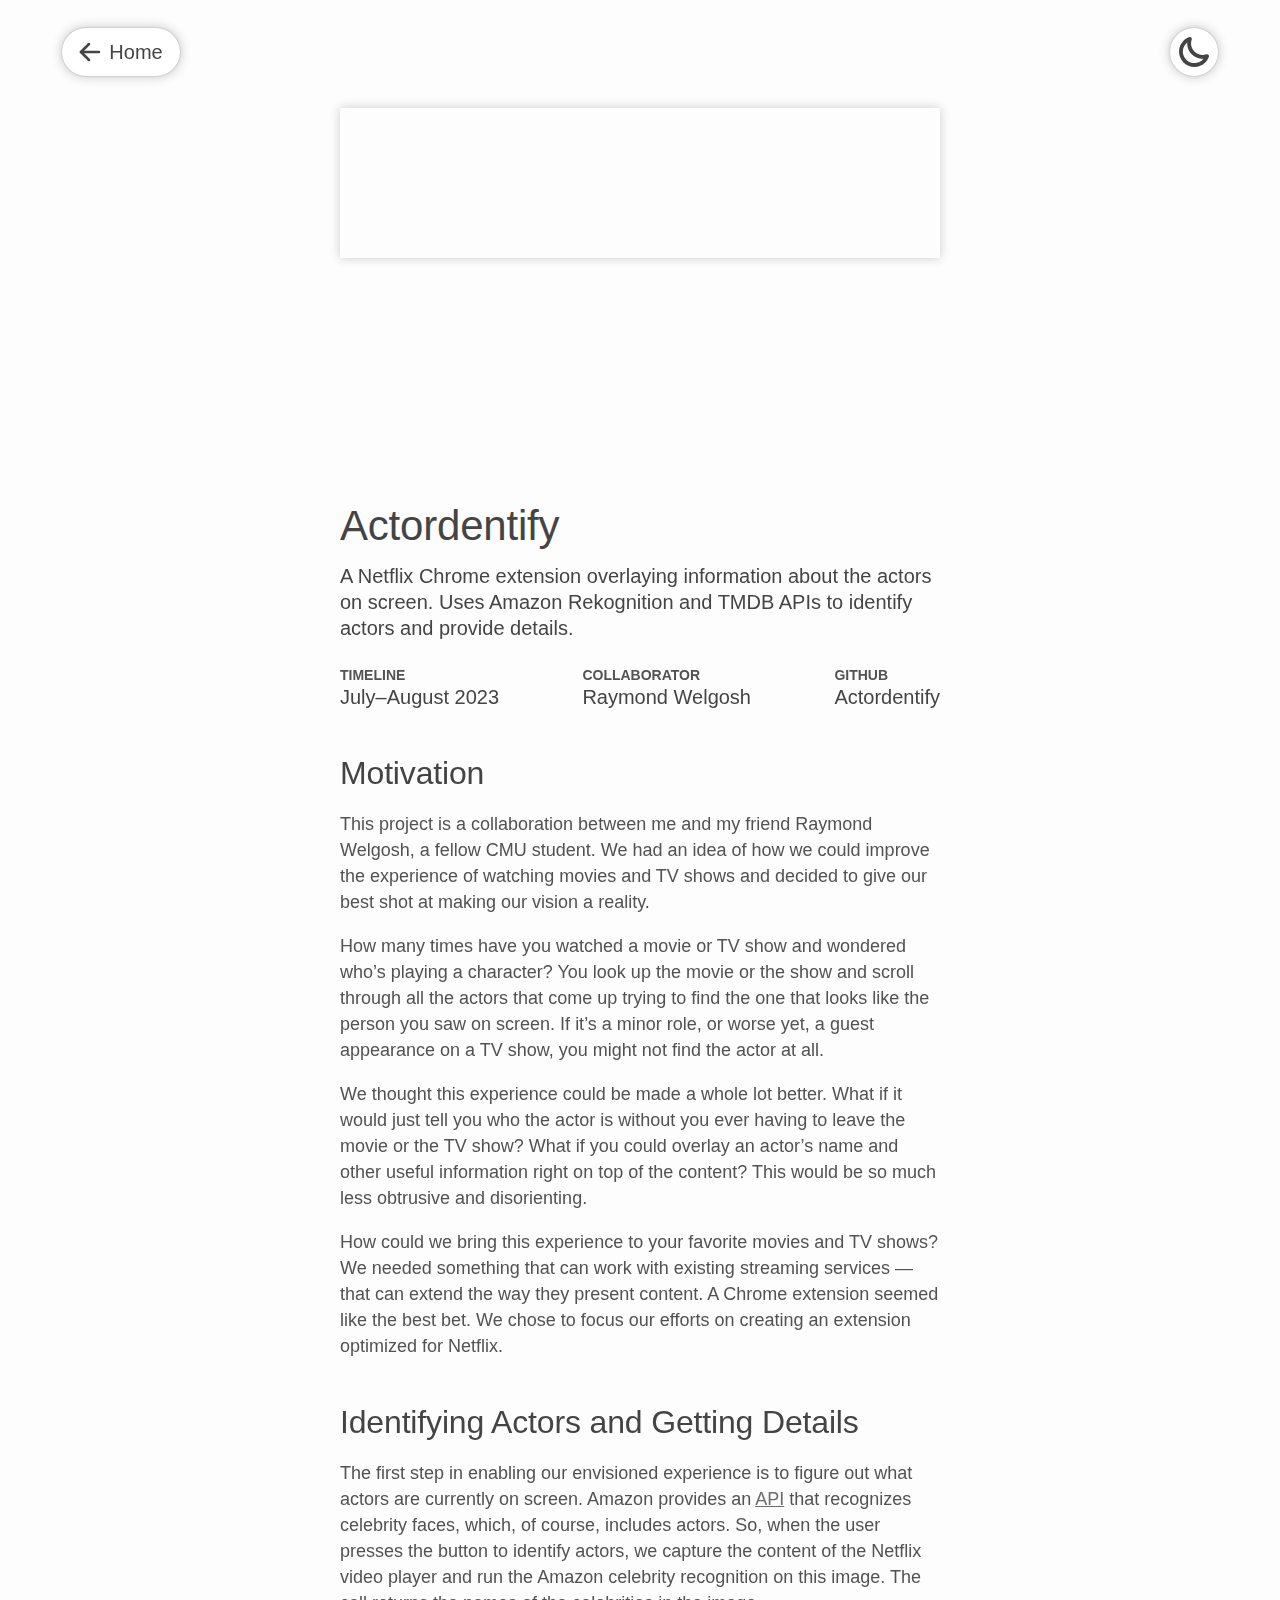
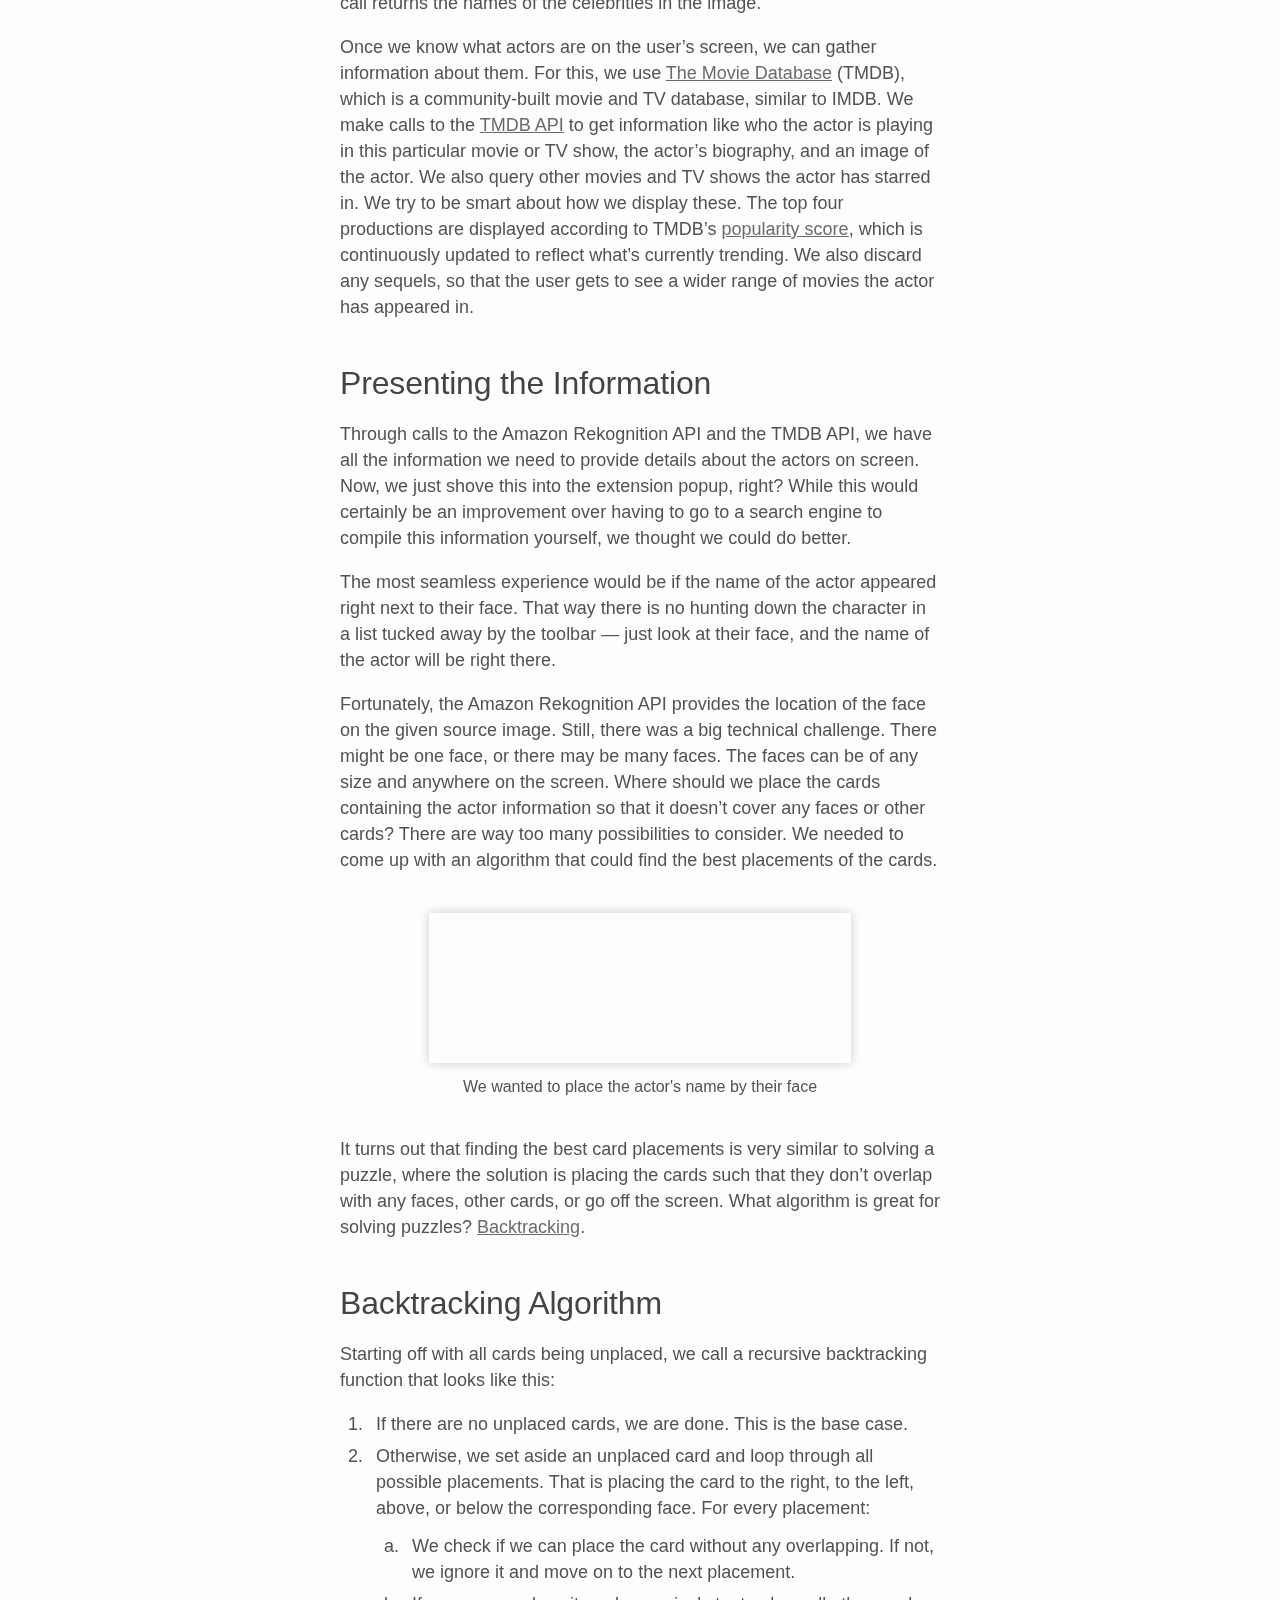
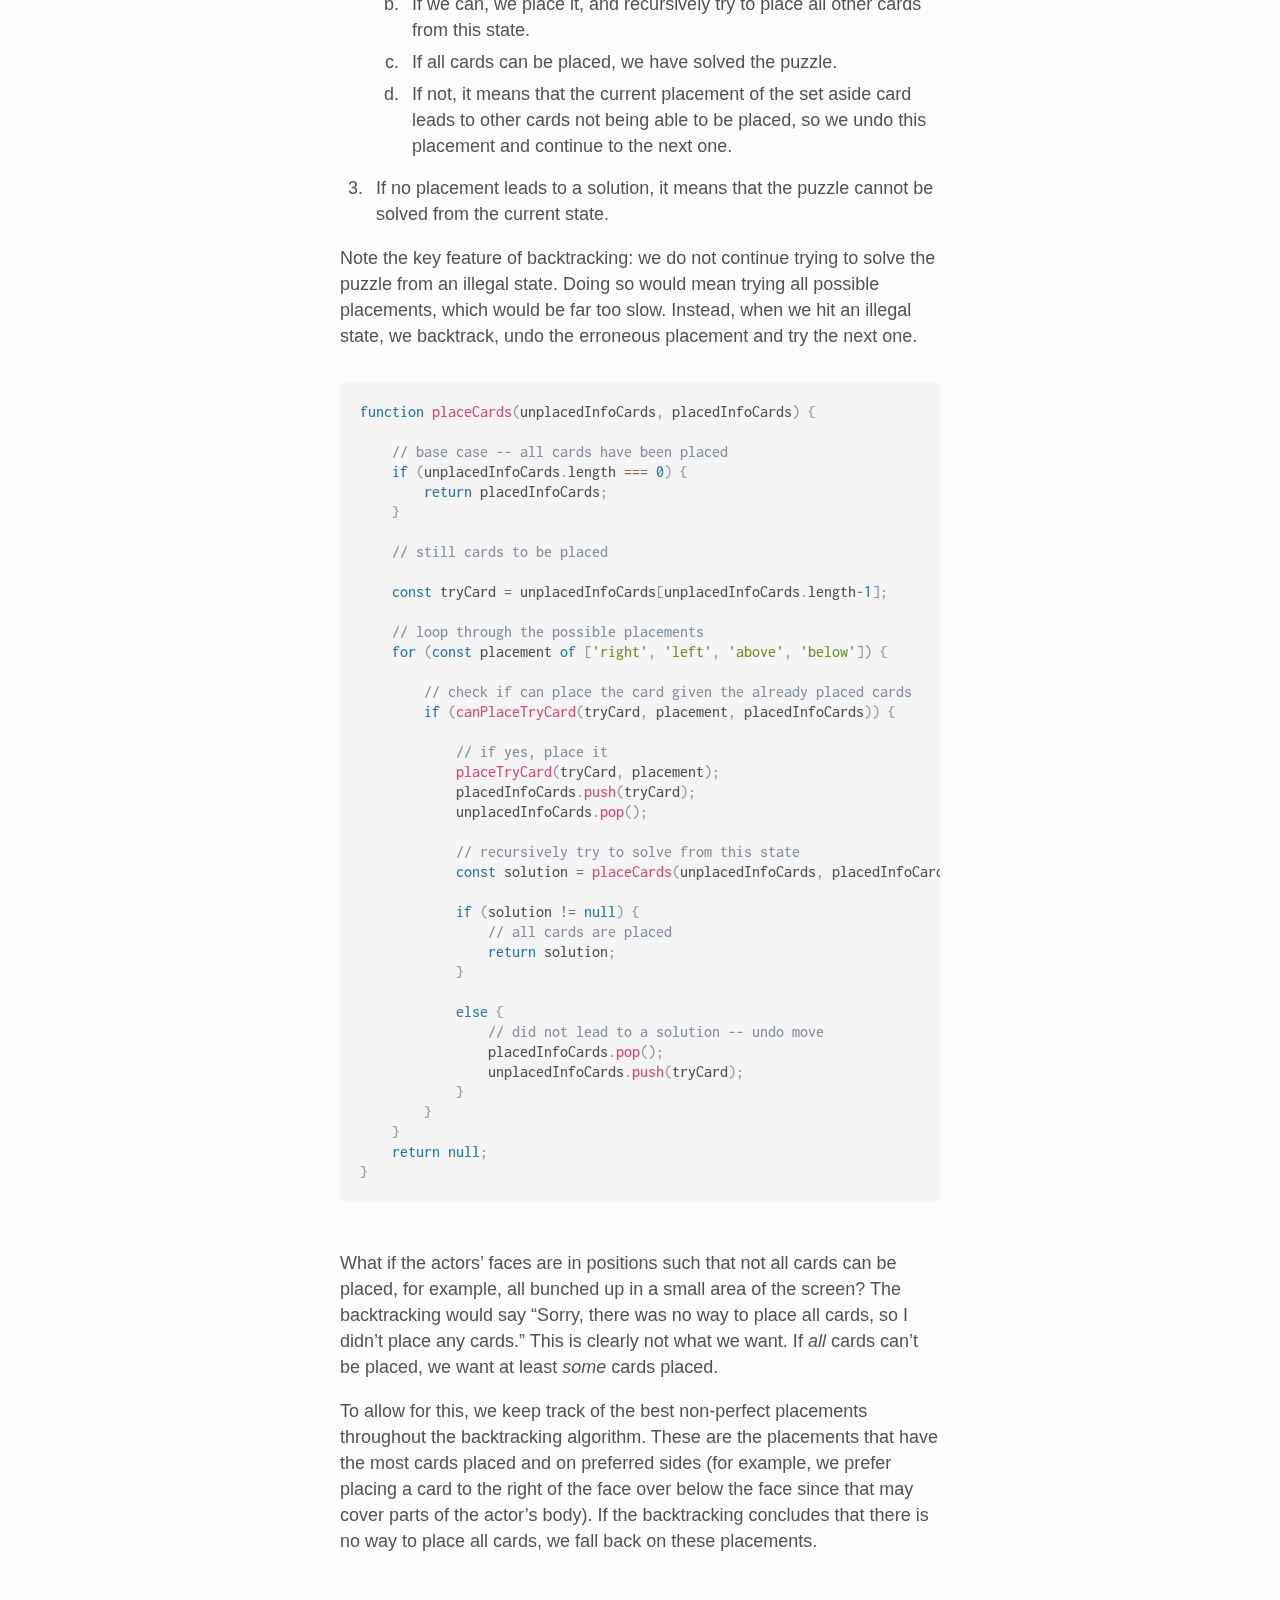
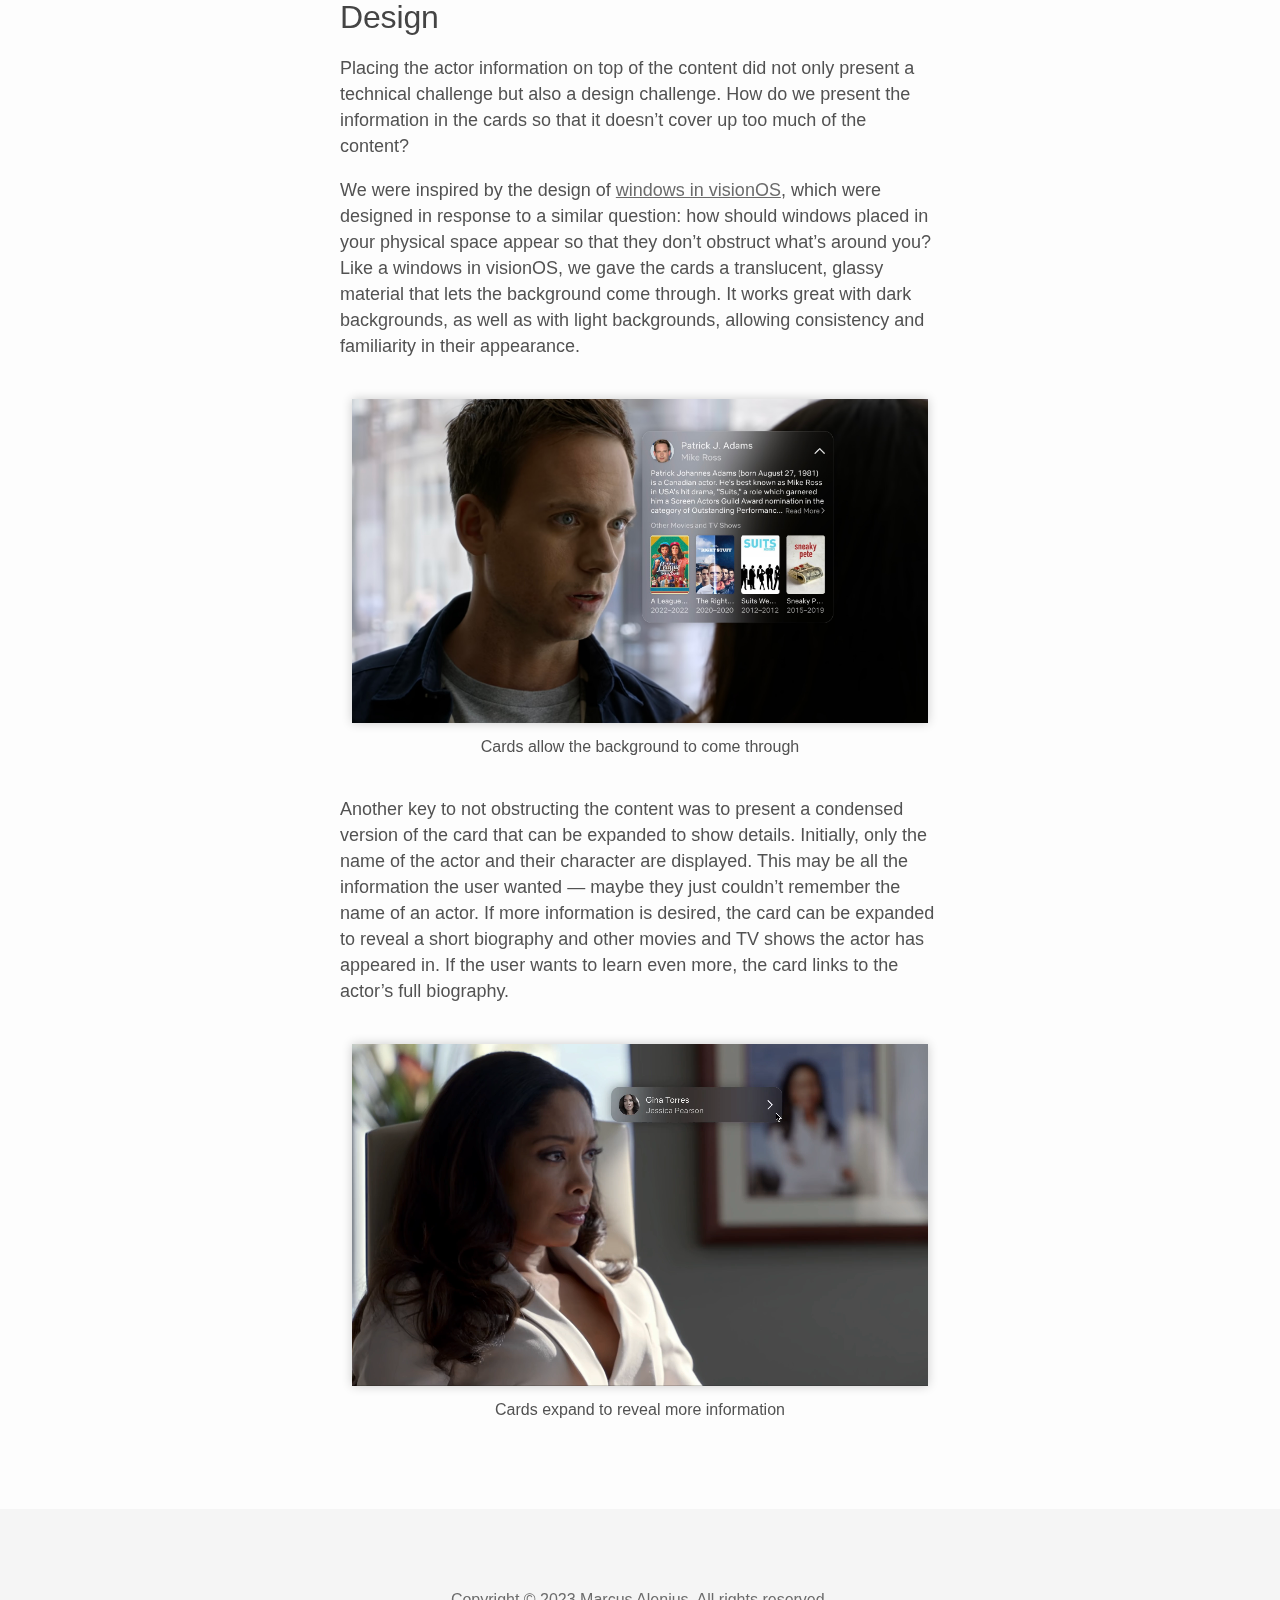
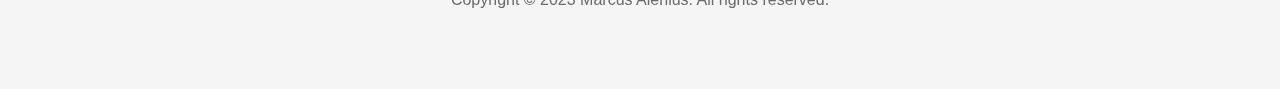
==== commit ac8fabe2: "changed monospaced font" ====
--- a/actordentify.html
+++ b/actordentify.html
@@ -31,8 +31,7 @@
     <link rel="preconnect" href="https://fonts.googleapis.com">
     <link rel="preconnect" href="https://fonts.gstatic.com" crossorigin>
     <link href="https://fonts.googleapis.com/css2?family=Inter:wght@400;500&display=swap" rel="stylesheet">
-    <link rel="preconnect" href="https://fonts.gstatic.com" crossorigin> 
-    <link href="https://fonts.googleapis.com/css2?family=Source+Code+Pro:wght@400;500&display=swap" rel="stylesheet">
+    <link href="https://fonts.googleapis.com/css2?family=Inconsolata:wght@400;500&display=swap" rel="stylesheet">
     <!-- Style sheets -->
     <link rel="stylesheet" href="css/styles.css">
     <link rel="stylesheet" href="css/typography.css">
--- a/css/code-snippets.css
+++ b/css/code-snippets.css
@@ -1,8 +1,8 @@
 p.code {
-    font-family: 'Source Code Pro', monospace;
+    font-family: 'Inconsolata', monospace;
     font-style: normal;
     font-weight: 500;
-    font-size: 16px;
+    font-size: 18px;
     line-height: 24px;
     width: fit-content;
     padding: 2px 10px;
@@ -10,7 +10,7 @@
 }
 
 p.code.code-block {
-    font-size: 14px;
+    font-size: 16px;
     line-height: 20px;
     padding: 20px;
 }
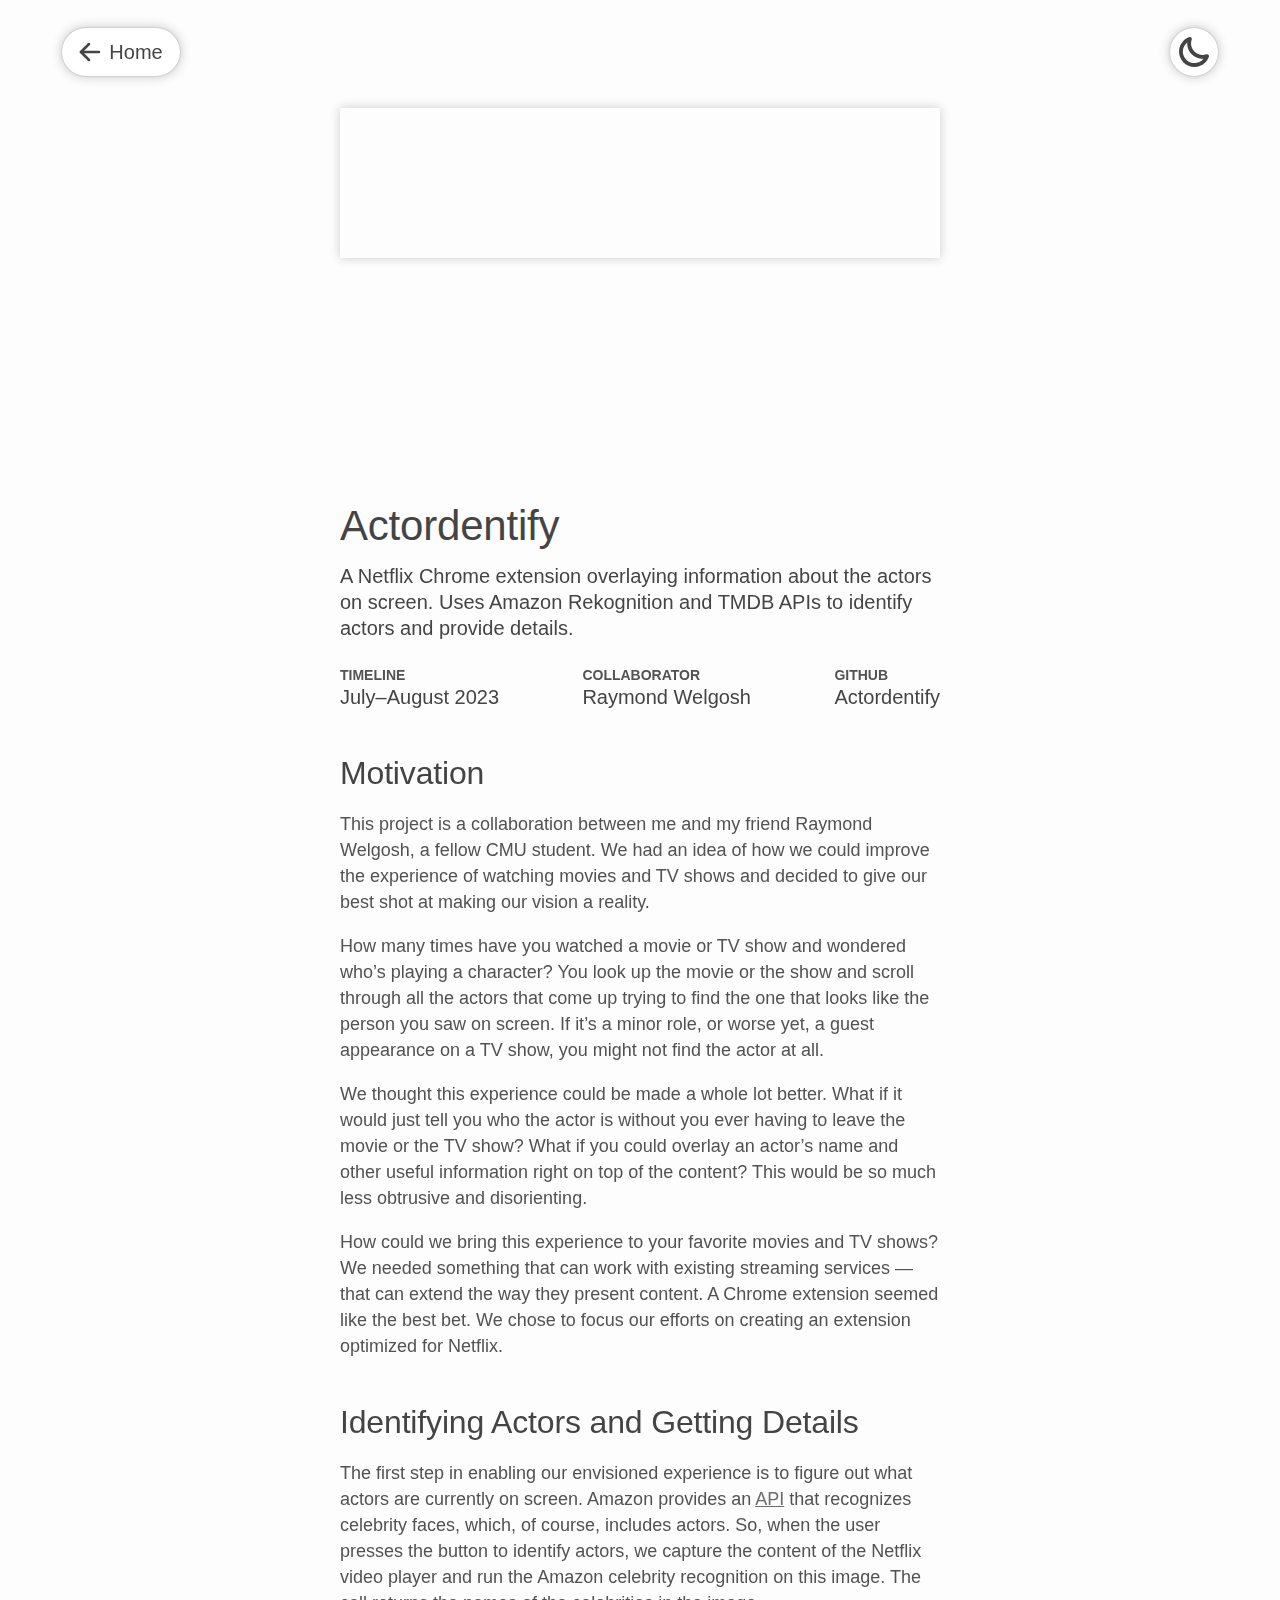
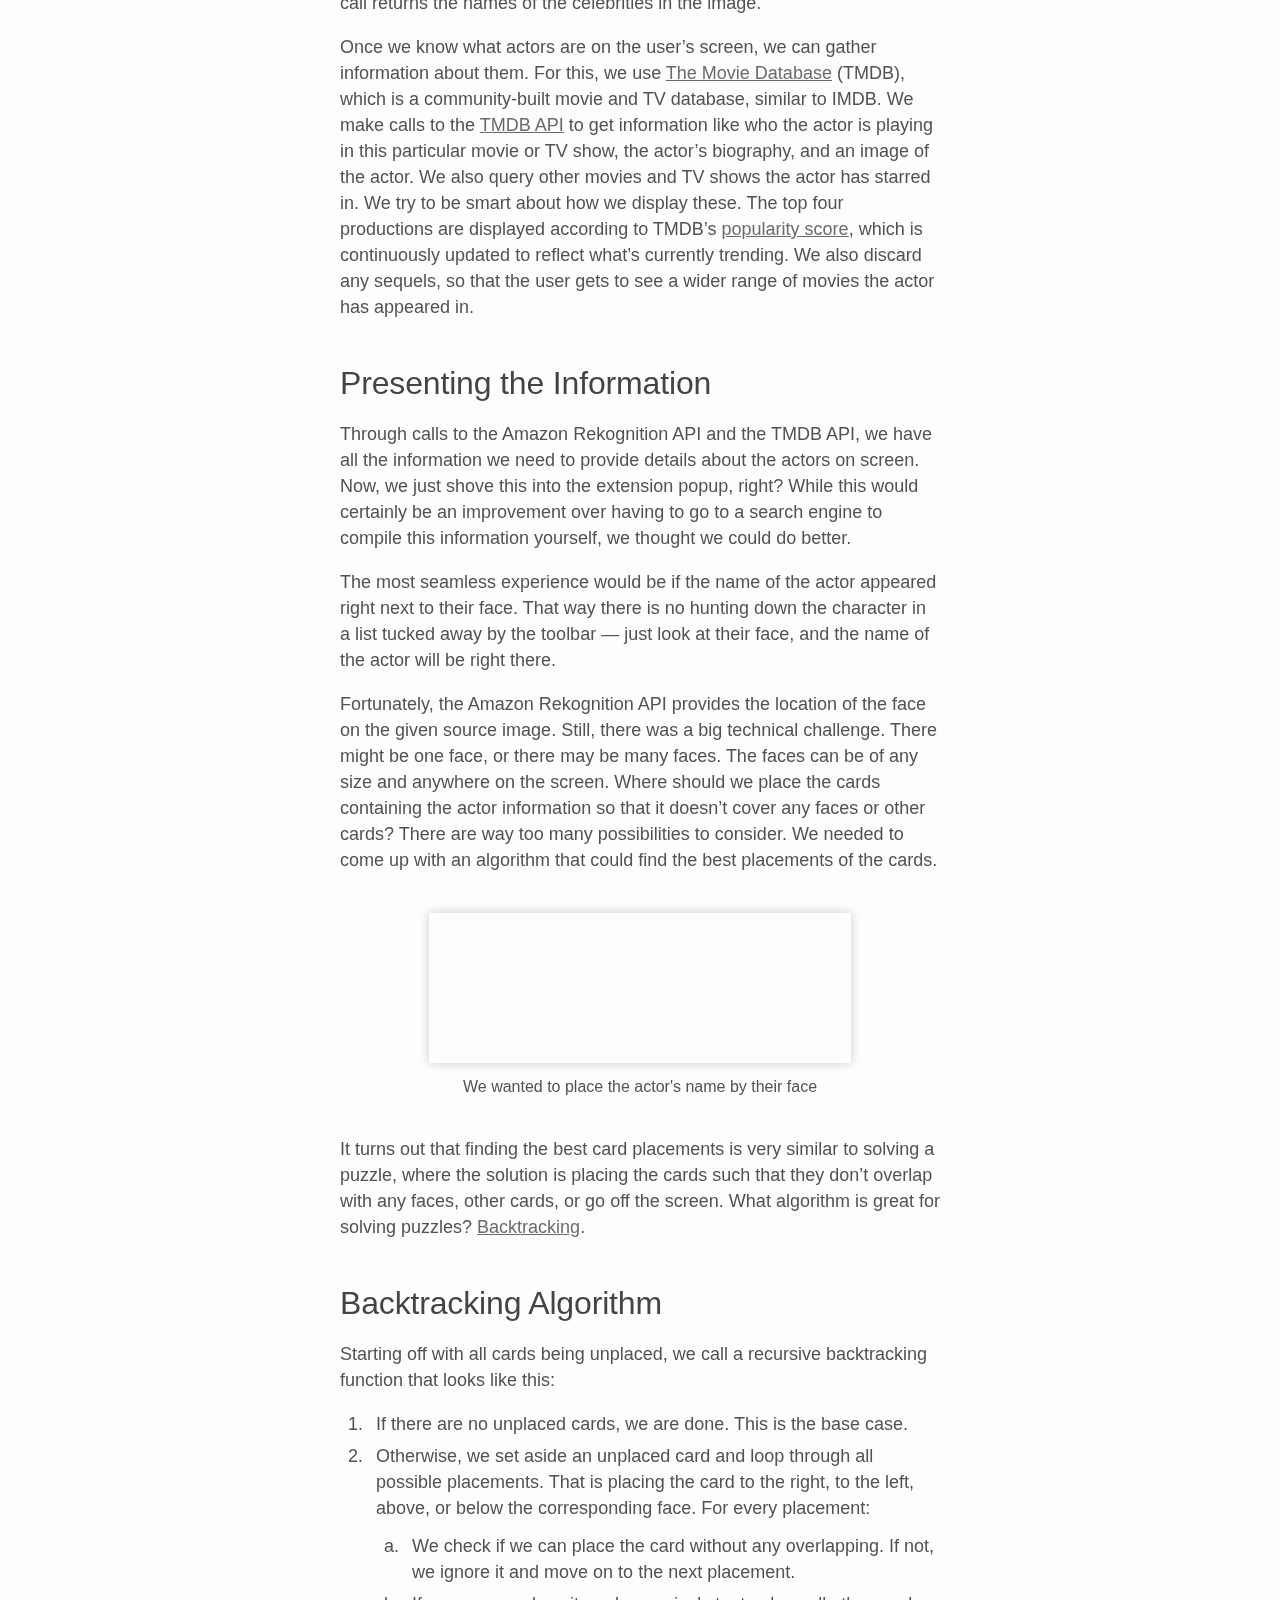
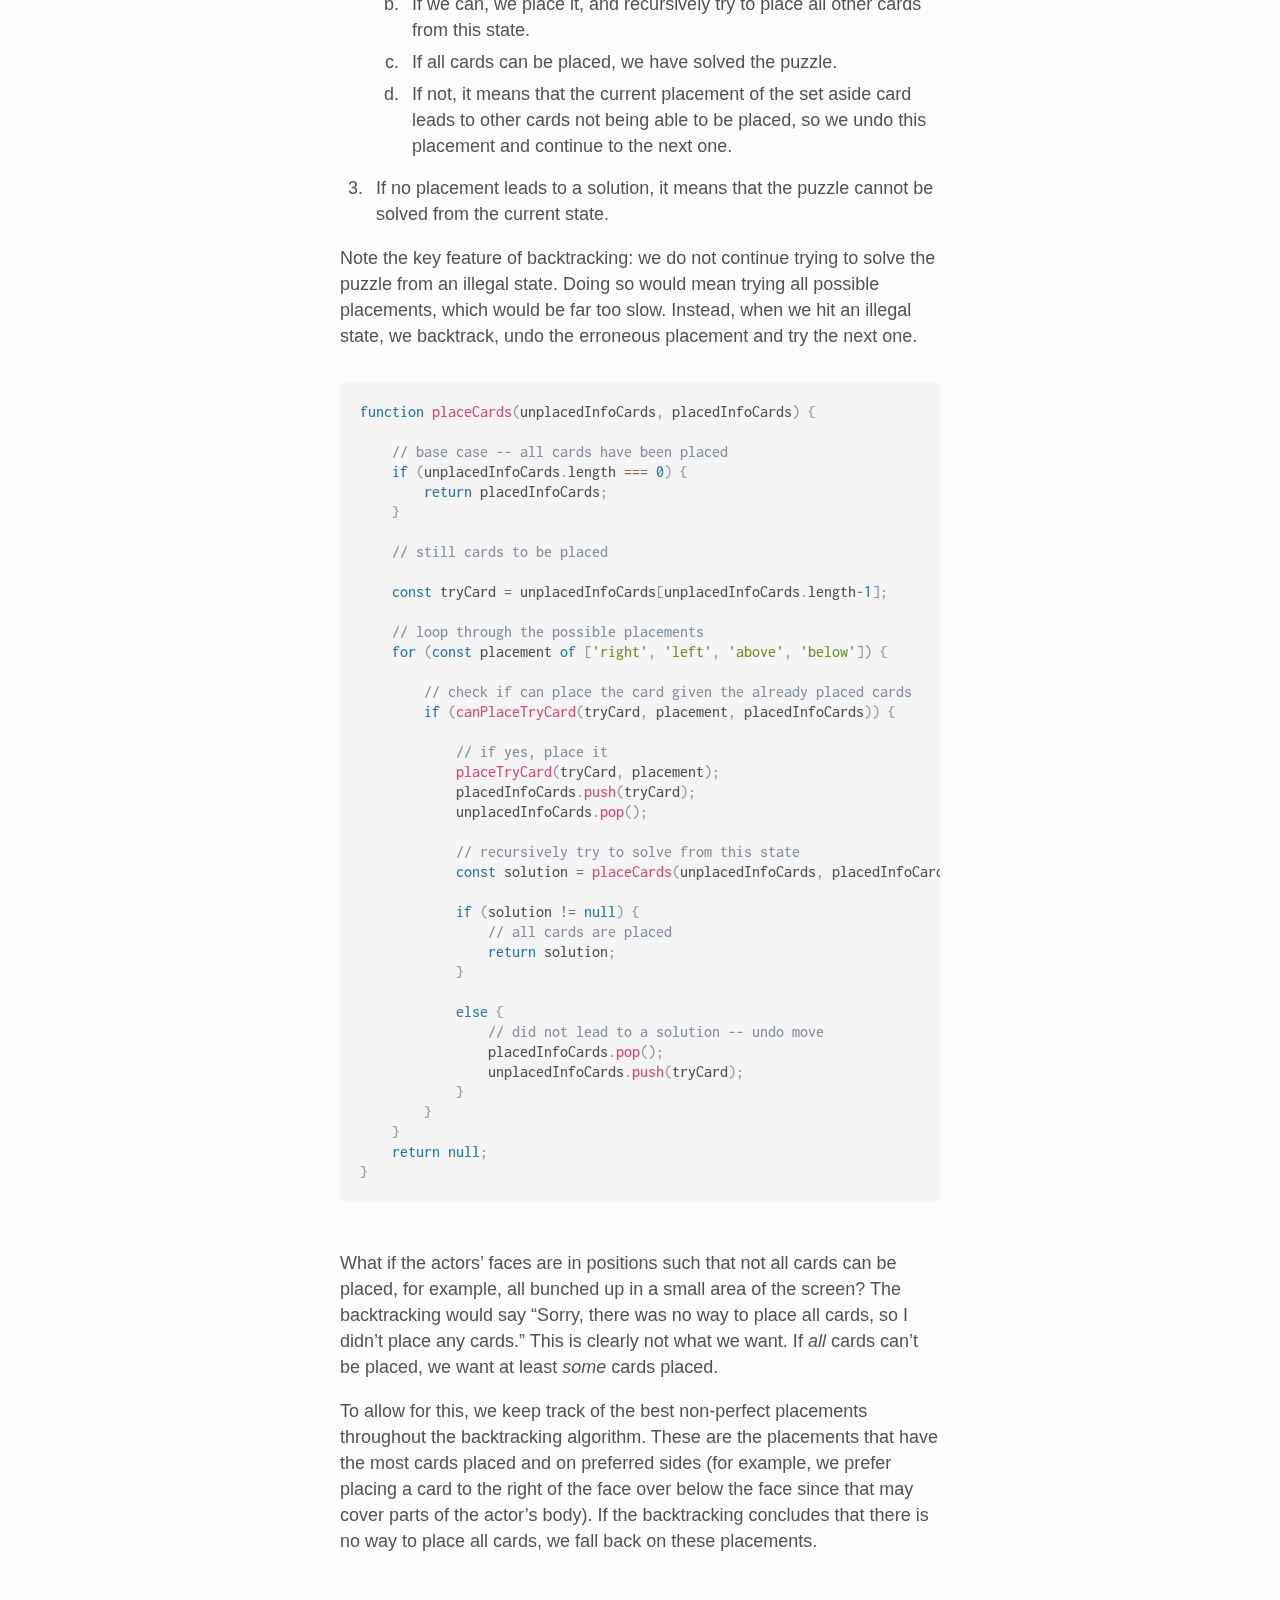
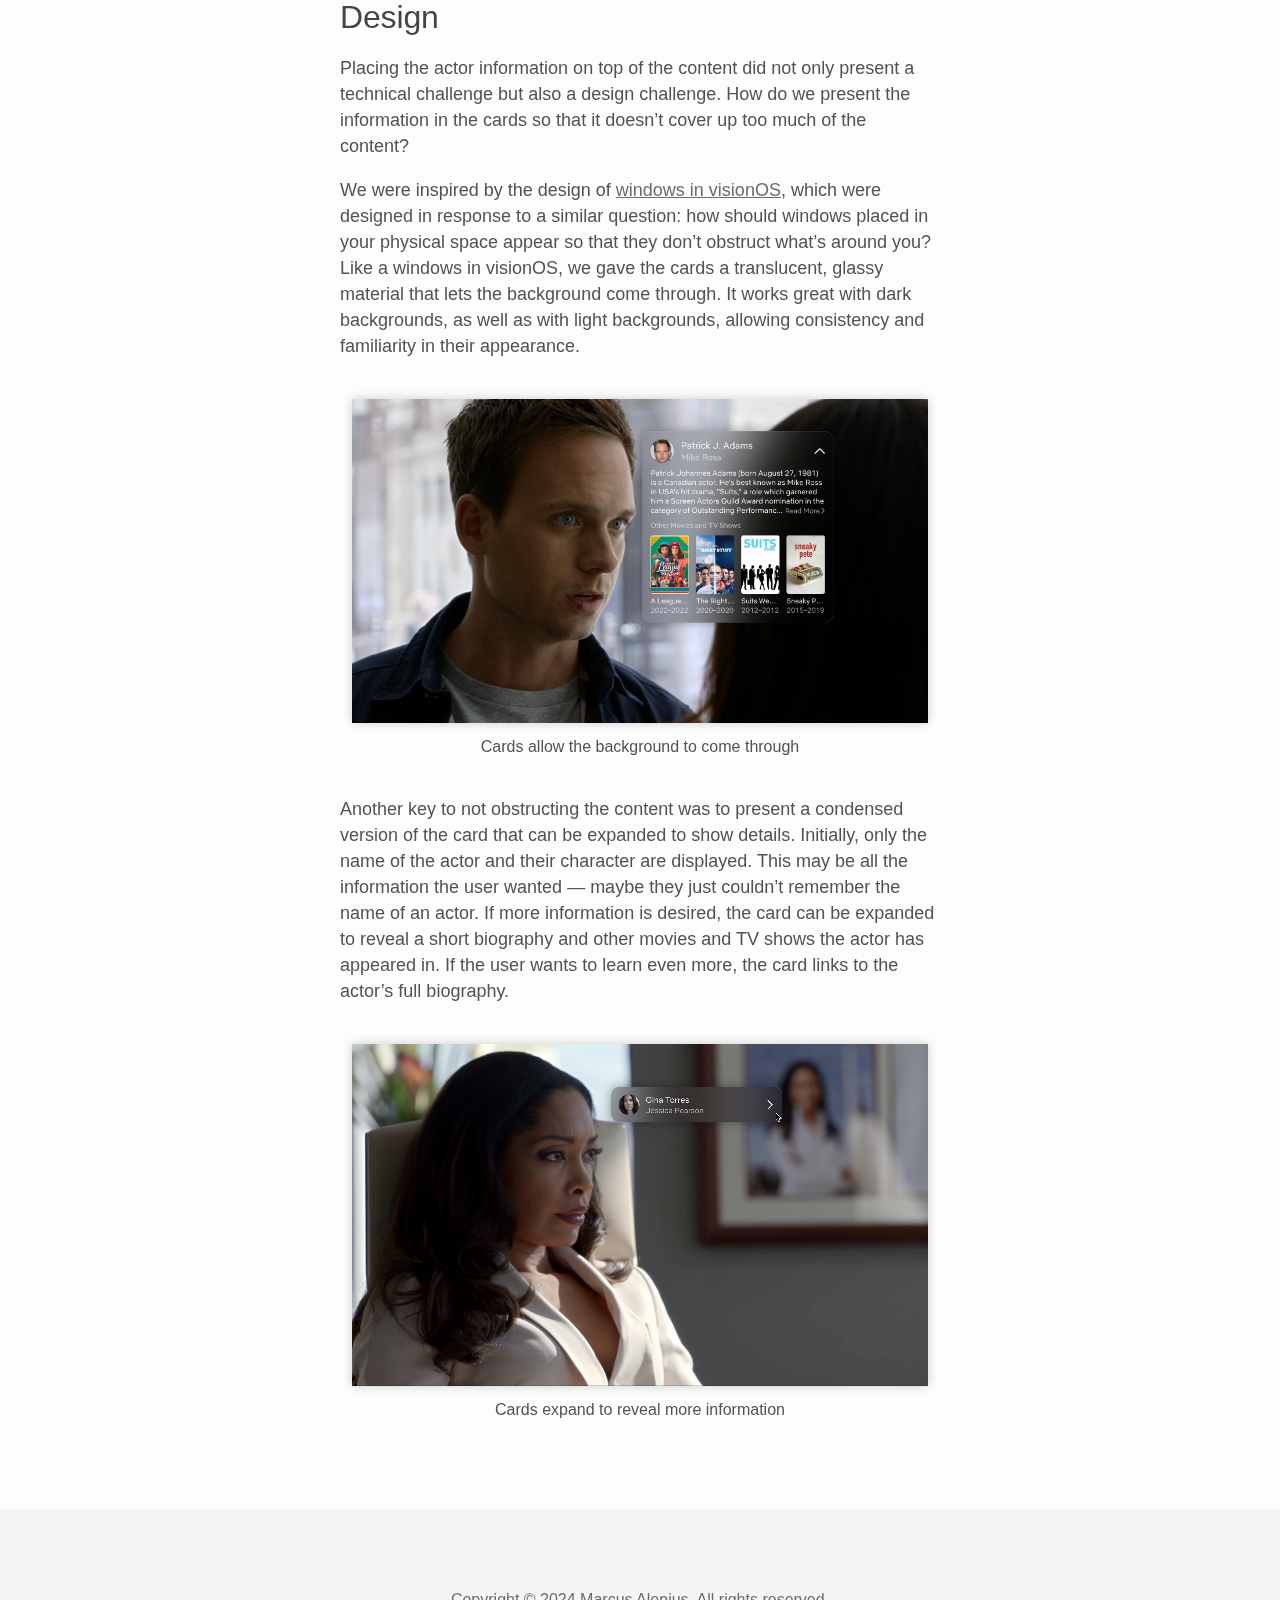
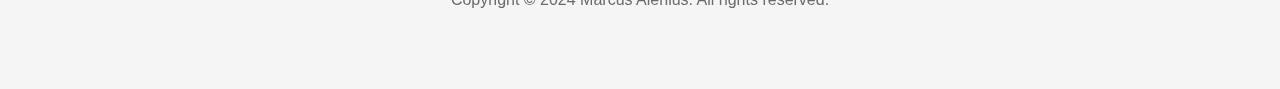
==== commit 23c42686: "changed to 2024 copyright" ====
--- a/actordentify.html
+++ b/actordentify.html
@@ -262,7 +262,7 @@
       </div>
     </div>  
     <footer>
-      <div class="footer-text">Copyright &copy; 2023 Marcus Alenius. All rights reserved.</div>
+      <div class="footer-text">Copyright &copy; 2024 Marcus Alenius. All rights reserved.</div>
     </footer>
     <script src="js/navbar-and-appearance.js"></script>
     <script src="js/card-hover-effect.js"></script>
--- a/css/typography.css
+++ b/css/typography.css
@@ -7,7 +7,6 @@
 }
 
 .light-mode h1 { color: var(--lightText); }
-
 .dark-mode h1 { color: var(--darkText); }
 
 h2 {
@@ -19,7 +18,6 @@
 }
 
 .light-mode h2 { color: var(--lightText); }
-
 .dark-mode h2 { color: var(--darkText); }
 
 h3 {
@@ -32,7 +30,6 @@
 }
 
 .light-mode h3 { color: var(--lightText); }
-
 .dark-mode h3 { color: var(--darkText); }
 
 p.paragraph-large {
@@ -43,7 +40,6 @@
 }
 
 .light-mode p.paragraph-large { color: var(--lightText); }
-
 .dark-mode p.paragraph-large { color: var(--darkText); }
 
 p.paragraph-small {
@@ -55,7 +51,6 @@
 }
 
 .light-mode p.paragraph-small { color: var(--lightBodyText); }
-
 .dark-mode p.paragraph-small { color: var(--darkBodyText); }
 
 .location-text {
@@ -66,7 +61,6 @@
 }
 
 .light-mode .location-text { color: var(--lightText); }
-
 .dark-mode .location-text { color: var(--darkText); }
 
 .button-text {
@@ -77,7 +71,6 @@
 }
 
 .light-mode .button-text { color: var(--lightText); }
-
 .dark-mode .button-text { color: var(--darkText); }
 
 .footer-text {
@@ -88,7 +81,6 @@
 }
 
 .light-mode .footer-text { color: var(--lightFooterText); }
-
 .dark-mode .footer-text { color: var(--darkFooterText); }
 
 .image-text {
@@ -99,12 +91,9 @@
 }
 
 .light-mode .image-text { color: var(--lightBodyText); }
-
 .dark-mode .image-text { color: var(--darkBodyText); }
 
-
 .light-mode a { color: var(--lightFooterText); }
-
 .dark-mode a { color: var(--darkFooterText); }
 
 .post-body p {
@@ -116,7 +105,6 @@
 }
 
 .light-mode .post-body p { color: var(--lightBodyText); }
-
 .dark-mode .post-body p { color: var(--darkBodyText); }
 
 .post-body ol {
@@ -128,8 +116,25 @@
 }
 
 .light-mode .post-body ol { color: var(--lightBodyText); }
-
 .dark-mode .post-body ol { color: var(--darkBodyText); }
+
+p.url-card-header {
+    font-size: 14px;
+    font-style: normal;
+    font-weight: 500;
+}
+
+.light-mode p.url-card-header { color: var(--lightText); }
+.dark-mode p.url-card-header { color: var(--darkText); }
+
+p.url-card-website {
+    font-size: 12px;
+    font-style: normal;
+    font-weight: 400;
+}
+
+.light-mode p.url-card-website { color: var(--lightBodyText); }
+.dark-mode p.url-card-website { color: var(--darkBodyText); }
 
 
 /* tablet */
